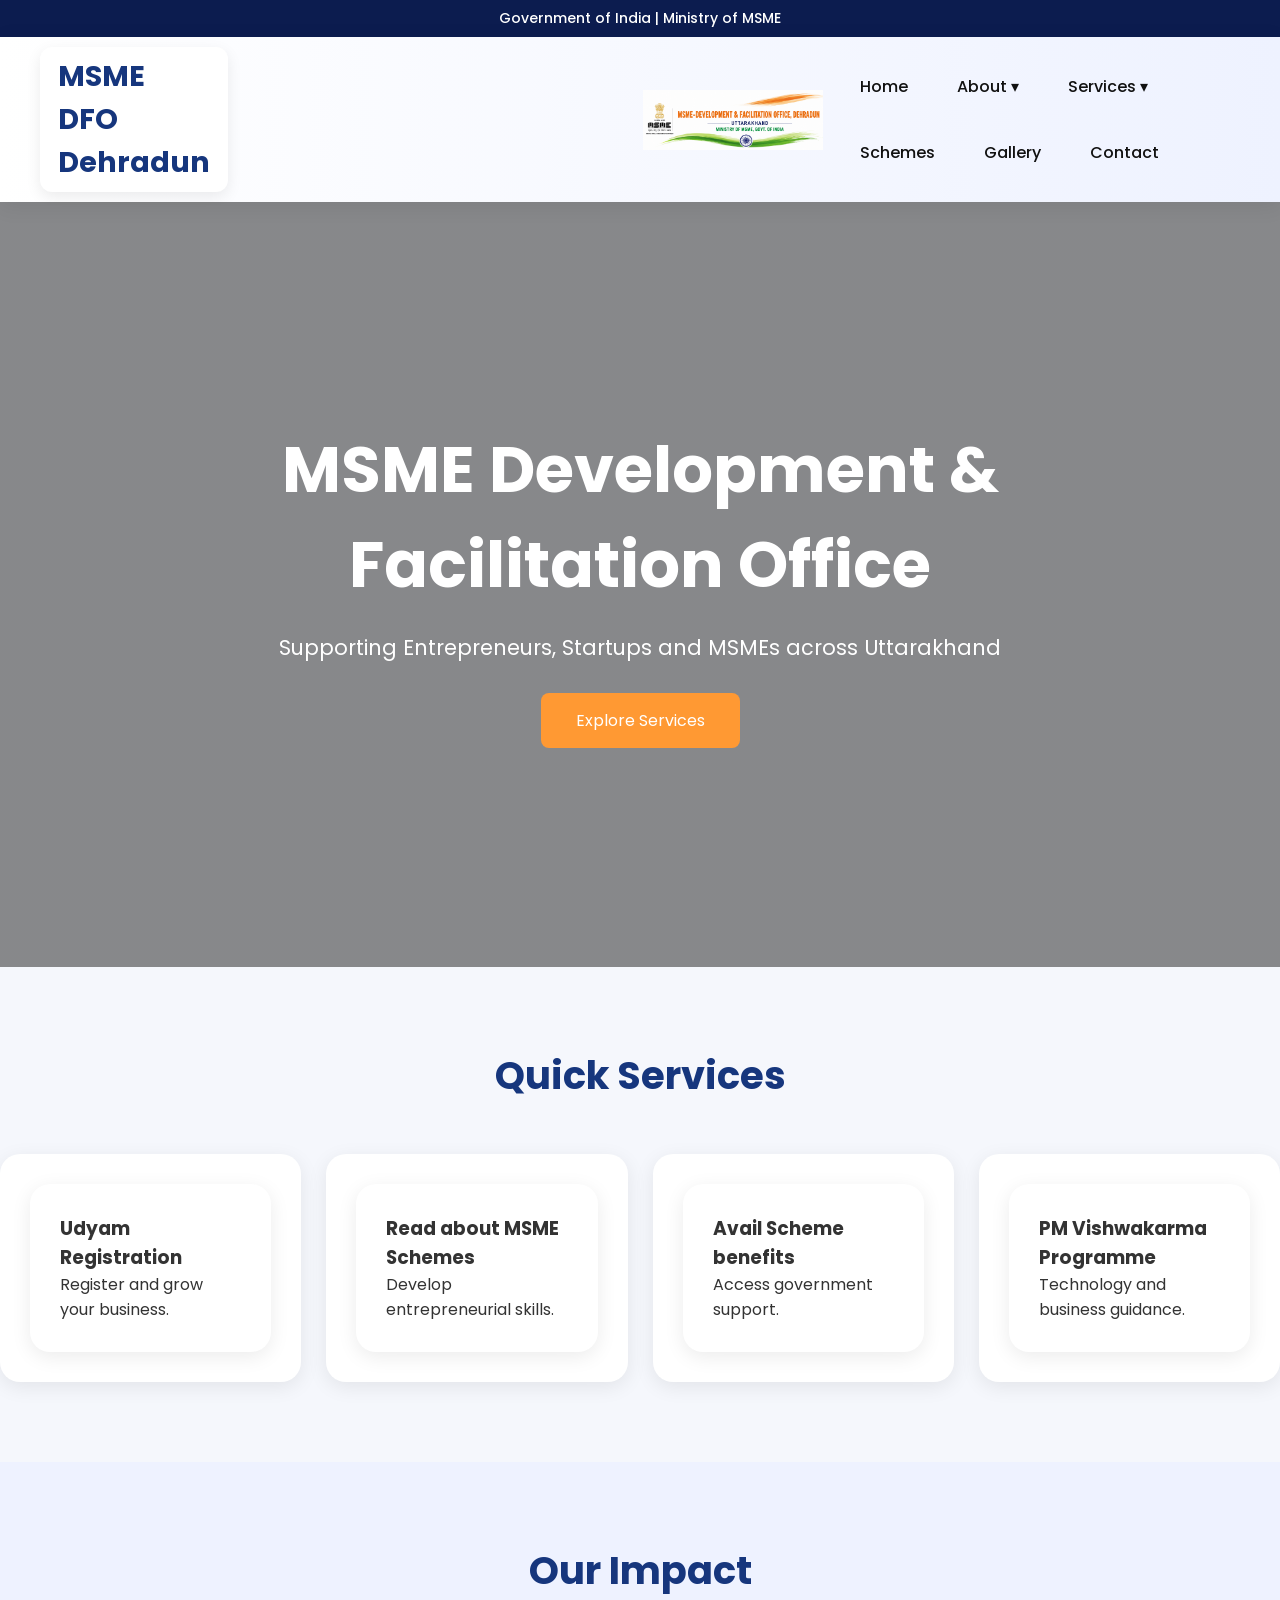
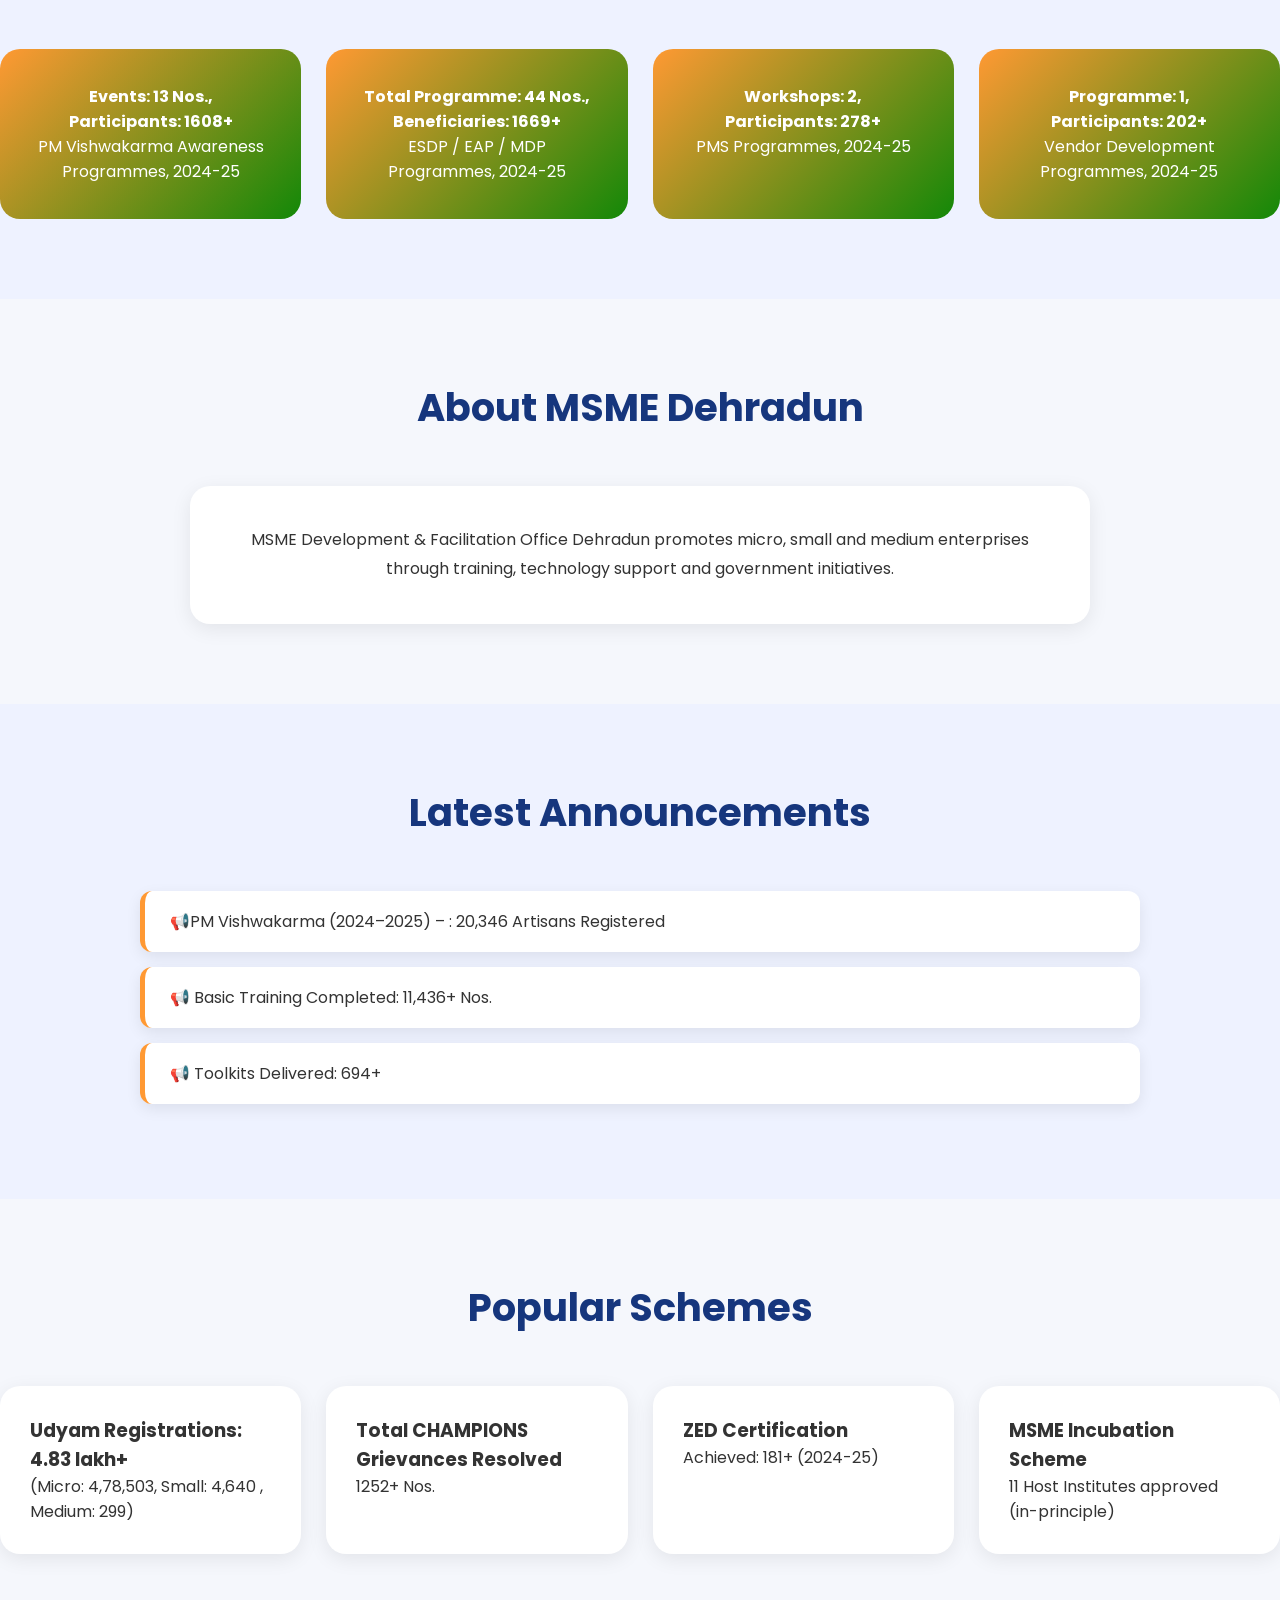
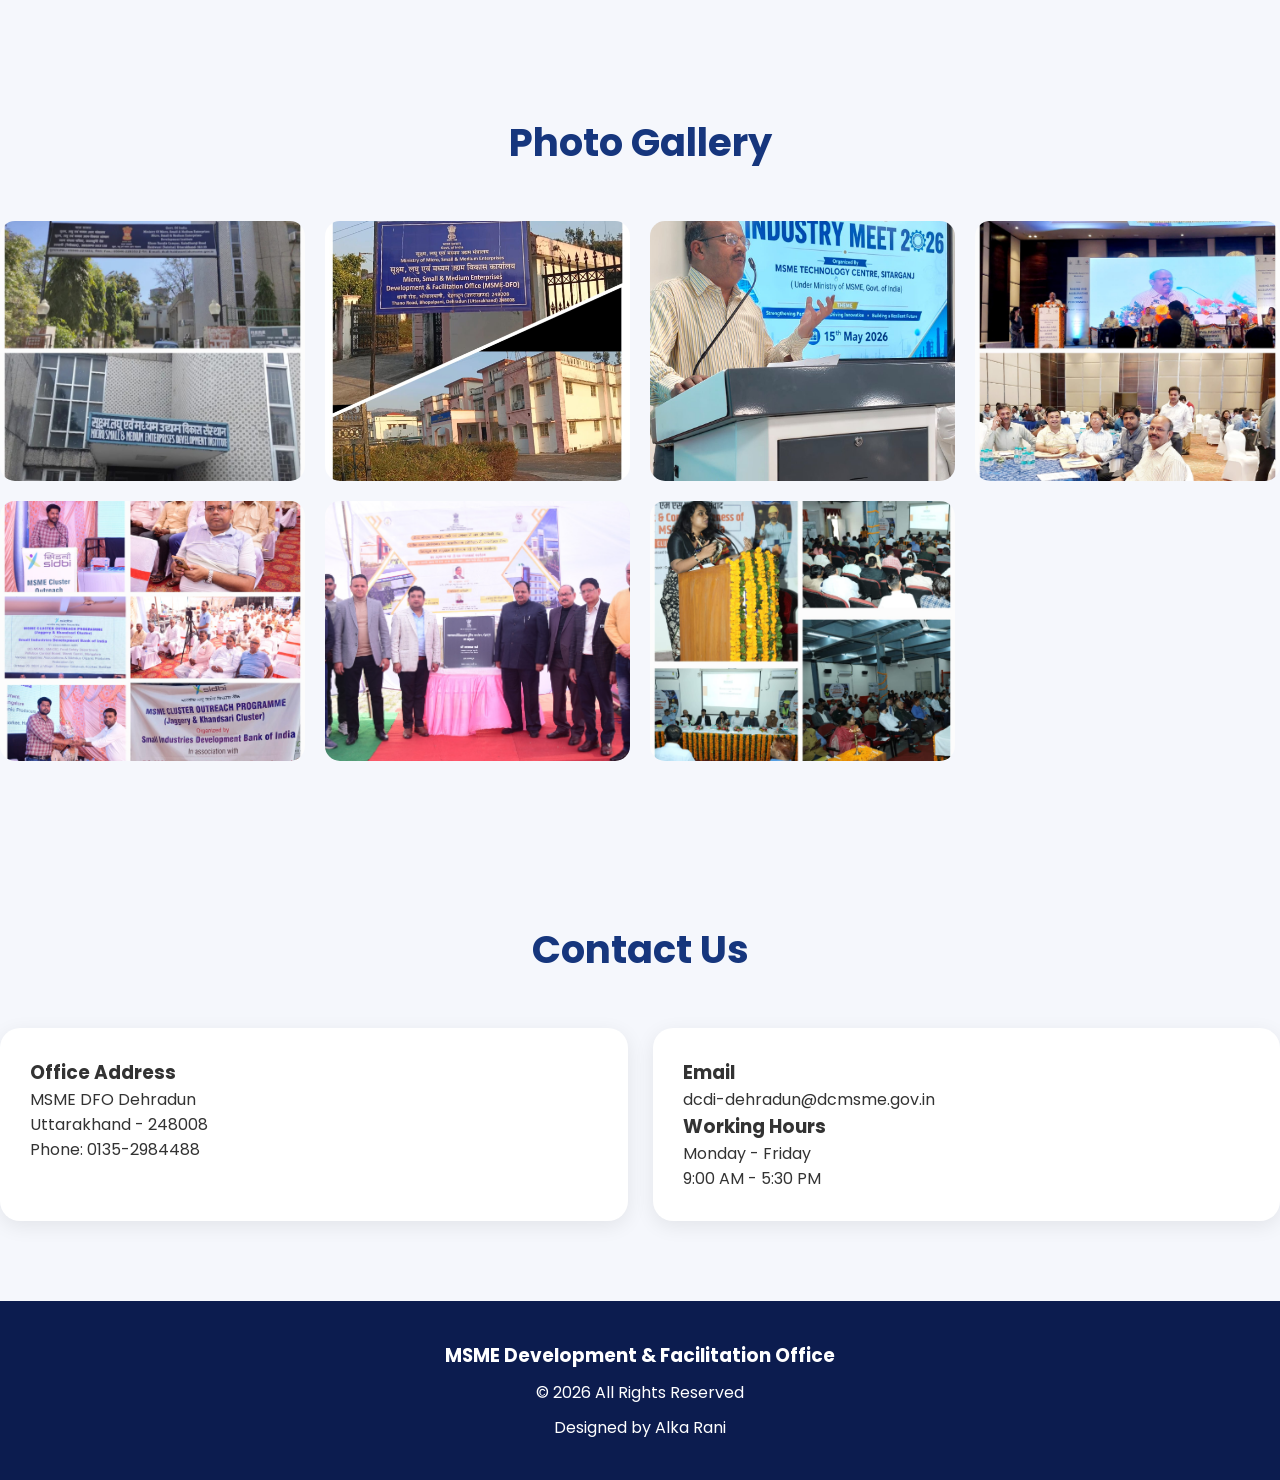
==== index.html @ 0d3b5fe4 "Add files via upload" ====
<!DOCTYPE html>
<html lang="en">
<head>
<meta charset="UTF-8">
<meta name="viewport" content="width=device-width, initial-scale=1.0">
<title>MSME Development & Facilitation Office - Dehradun</title>

<link rel="stylesheet" href="css/style.css">
<link rel="preconnect" href="https://fonts.googleapis.com">
<link href="https://fonts.googleapis.com/css2?family=Poppins:wght@300;400;500;600;700&display=swap" rel="stylesheet">
</head>

<body>

<div class="topbar">
Government of India | Ministry of MSME
</div>

<header>

<nav class="navbar">
    <div class="logo-area">

    <div class="logo-text">
        <h2>MSME DFO Dehradun</h2>
    </div>

    <img src="images/logo.png" alt="MSME Logo" class="logo"  

</div>


<ul class="nav-links">

<li><a href="#home">Home</a></li>

<li class="dropdown">

<a href="#">About ▾</a>

<ul class="dropdown-menu">
<li><a href="#about">About Office</a></li>
<li><a href="#contact">Contact</a></li>
</ul>

</li>

<li class="dropdown">

<a href="#">Services ▾</a>

<ul class="dropdown-menu">
<li><a href="#services">Udyam Registration</a></li>
<li><a href="#services">PMV Awareness Programme</a></li>
<li><a href="#services">MSME Schemes</a></li>
</ul>

</li>

<li><a href="#schemes">Schemes</a></li>
<li><a href="#gallery">Gallery</a></li>
<li><a href="#contact">Contact</a></li>

</ul>

</nav>

</header>

<section id="home" class="hero">

<div class="hero-content">

<h1>MSME Development & Facilitation Office</h1>

<p>
Supporting Entrepreneurs, Startups and MSMEs across Uttarakhand
</p>

<a href="#services" class="btn">
Explore Services
</a>

</div>

</section>

<section id="services" class="section">

<h2 class="section-title">Quick Services</h2>

<div class="services-grid">

  <a href="https://www.udyamregistration.gov.in/UdyamRegistration.aspx" class="card-link" target="_blank">
    <div class="card">
      <div class="card">
      <h3>Udyam Registration</h3>
      <p>Register and grow your business.</p>
    </div>
    </div>
  </a>

  <a href="https://www.dcmsme.gov.in/SAMACHAR/MSMESchemebooklet2025-26.pdf" class="card-link">
    <div class="card">
      <div class="card">
        <h3>Read about MSME Schemes</h3>
        <p>Develop entrepreneurial skills.</p>
      </div>
    </div>
  </a>

  <a href="pages/Allschemes.html" class="card-link">
    <div class="card">
      <div class="card">
      <h3>Avail Scheme benefits</h3>
      <p>Access government support.</p>
    </div>
    </div>
  </a>

  <a href="https://pmvishwakarma.gov.in/" class="card-link" target="_blank">
    <div class="card">
      <div class="card">
      <h3>PM Vishwakarma Programme</h3>
      <p>Technology and business guidance.</p>
    </div>
    </div>
  </a>

</div>

</div>

</section>

<section id="stats" class="section stats">

<h2 class="section-title">Our Impact</h2>

<div class="stats-grid">

<div class="stat-card">
<h4>Events: 13 Nos., Participants: 1608+ </h4>
<p>PM Vishwakarma Awareness Programmes, 2024-25</p>
</div>

<div class="stat-card">
<h4>Total Programme: 44 Nos., Beneficiaries: 1669+
</h4>
<p>ESDP / EAP / MDP Programmes, 2024-25</p>
</div>

<div class="stat-card">
<h4>Workshops: 2, Participants: 278+</h4>
<p>PMS Programmes, 2024-25</p>
</div>

<div class="stat-card">
<h4>Programme: 1, Participants: 202+</h4>
<p>Vendor Development Programmes, 2024-25</p>
</div>

</div>

</section>

<section id="about" class="section">
 <a href="pages/udyam.html" class="card-link">
<h2 class="section-title">About MSME Dehradun </h2>

<div class="about-box">

<p>
MSME Development & Facilitation Office Dehradun promotes
micro, small and medium enterprises through training,
technology support and government initiatives.
</p>

</div>
</a>
</section>

<section class="section announcements">

<h2 class="section-title">Latest Announcements</h2>

<div class="notice-card">
📢PM Vishwakarma (2024–2025) – : 20,346 Artisans Registered


</div>

<div class="notice-card">
📢 Basic Training Completed: 11,436+ Nos.

</div>

<div class="notice-card">
📢 Toolkits Delivered: 694+


</div>

</section>

<section id="schemes" class="section">

<h2 class="section-title">Popular Schemes</h2>

<div class="services-grid">

<div class="card">
<h3>Udyam Registrations: 4.83 lakh+ </h3>
<p>(Micro: 4,78,503,
Small: 4,640 ,
Medium: 299)</p>
</div>

<div class="card">
<h3>Total CHAMPIONS Grievances Resolved</h3>
<p> 1252+ Nos.</p>
</div>

<div class="card">
<h3>ZED Certification</h3>
<p>Achieved: 181+ (2024-25)</p>
</div>

<div class="card">
<h3>MSME Incubation Scheme</h3>
<p>11 Host Institutes approved (in-principle)
</p>
</div>

</div>

</section>

<section id="gallery" class="section">

<h2 class="section-title">Photo Gallery</h2>

<div class="gallery">

<img src="images/1.jpeg" alt="">
<img src="images/2.jpeg" alt="">
<img src="images/3.jpeg" alt="">
<img src="images/4.jpeg" alt="">
<img src="images/5.jpeg" alt="">
<img src="images/6.jpeg" alt="">
<img src="images/7.jpeg" alt="">


</div>

</section>

<section id="contact" class="section">

<h2 class="section-title">Contact Us</h2>

<div class="contact-grid">

<div class="card">

<h3>Office Address</h3>

<p>MSME DFO Dehradun</p>
<p>Uttarakhand - 248008</p>
<p>Phone: 0135-2984488</p>

</div>

<div class="card">
    

<h3>Email</h3>

<p>dcdi-dehradun@dcmsme.gov.in</p>

<h3>Working Hours</h3>

<p>Monday - Friday</p>
<p>9:00 AM - 5:30 PM</p>

</div>

</div>

</section>

<footer>

<h3>MSME Development & Facilitation Office</h3>

<p>© 2026 All Rights Reserved</p>

<p>Designed by Alka Rani</p>

</footer>

</body>
</html>
---- css/style.css ----
/* =========================
   GLOBAL
========================= */
body{
    background:red;
}

*{
    margin:0;
    padding:0;
    box-sizing:border-box;
    font-family:'Poppins',sans-serif;
}

html{
    scroll-behavior:smooth;
}

body{
    background:#f5f7fc;
    color:#333;
    overflow-x:hidden;
}

img{
    max-width:100%;
    display:block;
}

a{
    text-decoration:none;
}

ul{
    list-style:none;
}

.container{
    width:90%;
    max-width:1400px;
    margin:auto;
}

/* =========================
   TOP HEADER
========================= */

.top-header{
    background:#f4f4f4;
    border-bottom:1px solid #ddd;
}

.top-header .container{
    display:flex;
    justify-content:space-between;
    align-items:center;
    padding:10px 0;
}

.govt-info{
    display:flex;
    align-items:center;
    gap:15px;
}

.govt-logo{
    height:70px;
}

.govt-text h3{
    font-size:18px;
    color:#222;
}

.govt-text p{
    font-size:13px;
    color:#666;
}

.top-links{
    display:flex;
    gap:20px;
}

.top-links a{
    color:#444;
    font-size:14px;
}
/* =========================
   TOP BAR
========================= */

.topbar{
    background:#0c1c4f;
    color:#fff;
    text-align:center;
    padding:8px 15px;
    font-size:14px;
    font-weight:500;
}

/* =========================
   LOGO AREA
========================= */
/* Logo Area */


.logo{
    width:450px;
    height:140px;
    object-fit:contain;

    animation:logoMove 4s ease-in-out infinite;
}

@media(max-width:992px){
    .logo{
        width:220px;
    }
}

@media(max-width:768px){
    .logo{
        width:180px;
    }
}

@media(max-width:480px){
    .logo{
        width:140px;
    }
}
.logo-area{
    display:flex;
    align-items:center;
    gap:15px;
    padding:10px 20px;
}

/* Logo Text */
.logo-text h2{
    font-size:1.5rem;
    color:#16367d;
    font-weight:700;

    margin-right:400px;

}

/* Logo */
/* =========================
   LOGO AREA
========================= */
/* =========================
   NAVBAR
========================= */

.navbar{
    display:flex;
    justify-content:space-between;
    align-items:center;
    padding:10px 25px;

    background:linear-gradient(
        90deg,
        #ffffff,
        #eef2ff
    );

    box-shadow:0 4px 15px rgba(0,0,0,.08);

    flex-wrap:wrap;
}

/* =========================
   LOGO AREA
========================= */

.logo-area{
    display:flex;
    align-items:center;
    gap:15px;
}

/* Logo Text */

.logo-text h2{
    font-size:1.8rem;
    font-weight:700;

    color:#16367d;

    padding:8px 18px;

    border-radius:12px;

    background:white;

    box-shadow:
        0 5px 15px rgba(0,0,0,.08);

    transition:.4s;
}

.logo-text h2:hover{
    transform:translateY(-3px);

    color:#ff9933;

    box-shadow:
        0 12px 25px rgba(0,0,0,.15);
}

/* Logo */

.logo{
    width:180px;
    height:auto;

    object-fit:contain;

    transition:.4s;

    animation:logoMove 4s ease-in-out infinite;
}

.logo:hover{
    transform:scale(1.08);
}

/* Animation */

@keyframes logoMove{

    0%{
        transform:translateX(0);
    }

    25%{
        transform:translateX(-8px);
    }

    50%{
        transform:translateX(0);
    }

    75%{
        transform:translateX(8px);
    }

    100%{
        transform:translateX(0);
    }
}

/* =========================
   NAV LINKS
========================= */

.nav-links{
    display:flex;
    align-items:center;
    gap:5px;
    flex-wrap:wrap;
}

.nav-links li{
    position:relative;
}

.nav-links li a{
    display:block;

    padding:14px 18px;

    color:#111;

    font-weight:500;

    transition:.3s;
}

.nav-links li:hover>a{
    background:#2348b8;
    color:white;
    border-radius:8px;
}


/* Tablet */
@media(max-width:992px){
    .logo{
        height:90px;
    }
}

/* Mobile */
@media(max-width:768px){
    .logo{
        height:70px;
    }
}

.logo:hover{
    transform:scale(2.2);
}

@keyframes logoMove{
    0%{transform:translateX(0);}
    25%{transform:translateX(-10px);}
    50%{transform:translateX(0);}
    75%{transform:translateX(10px);}
    100%{transform:translateX(0);}
}
/* =========================
   NAVBAR
========================= */

header{
    position:sticky;
    top:0;
    z-index:9999;
}

.navbar{
    background:linear-gradient(
        90deg,
        #ffffff,
        #eef2ff
    );

    box-shadow:0 4px 20px rgba(0,0,0,.08);
    display:flex;
    justify-content:space-between;
    align-items:center;
    padding:0 20px;
}

.navbar .container{
    display:flex;
    justify-content:space-between;
    align-items:center;
}

.nav-links{
    display:flex;
    align-items:center;
}

.nav-links li{
    position:relative;
}

.nav-links li a{
    display:block;
    padding:18px 22px;
    color:#111;
    font-weight:500;
    transition:.3s;
}

.nav-links li:hover>a{
    background:#2348b8;
    color:#fff;
}

/* =========================
   DROPDOWN
========================= */

.dropdown-menu{
    position:absolute;
    left:0;
    top:100%;

    min-width:250px;

    background:white;

    display:none;

    border-radius:10px;

    overflow:hidden;

    box-shadow:0 15px 35px rgba(0,0,0,.15);

    animation:dropdown .3s ease;
}

.dropdown-menu li a{
    padding:14px 18px;
    color:#333;
    border-bottom:1px solid #eee;
}

.dropdown-menu li a:hover{
    background:#eef2ff;
    color:#2348b8;
}

.dropdown:hover .dropdown-menu{
    display:block;
}

@keyframes dropdown{
    from{
        opacity:0;
        transform:translateY(10px);
    }

    to{
        opacity:1;
        transform:translateY(0);
    }
}

/* =========================
   HERO
========================= */

.hero{
    min-height:85vh;

    background:
    linear-gradient(
    rgba(0,0,0,.45),
    rgba(0,0,0,.45)
    ),
    url('../image/hero.jpg');

    background-size:cover;
    background-position:center;

    display:flex;
    justify-content:center;
    align-items:center;
    text-align:center;

    color:white;
}

.hero-content{
    max-width:900px;
    animation:fadeUp 1s ease;
}

.hero h1{
    font-size:4rem;
    margin-bottom:20px;
}

.hero p{
    font-size:1.3rem;
    margin-bottom:30px;
}

.btn{
    background:#ff9933;
    color:white;
    padding:15px 35px;
    border-radius:8px;
    display:inline-block;
    transition:.3s;
}

.btn:hover{
    transform:translateY(-5px);
}

/* =========================
   QUICK ACCESS
========================= */

.quick-links{
    padding:60px 0;
}

.quick-grid{
    display:grid;
    grid-template-columns:
    repeat(auto-fit,minmax(220px,1fr));

    gap:20px;
}

.quick-card{
    color:white;
    text-align:center;
    padding:40px 20px;

    border-radius:20px;

    transition:.4s;

    cursor:pointer;
}

.quick-card:nth-child(1){
    background:#2397d1;
}

.quick-card:nth-child(2){
    background:#c6b614;
}

.quick-card:nth-child(3){
    background:#d65400;
}

.quick-card:nth-child(4){
    background:#003f7f;
}

.quick-card:nth-child(5){
    background:#27a5dd;
}

.quick-card:hover{
    transform:translateY(-10px);
    box-shadow:0 20px 30px rgba(0,0,0,.15);
}

/* =========================
   SECTION TITLE
========================= */

.section{
    padding:80px 0;
}

.section-title{
    font-size:2.4rem;
    text-align:center;
    margin-bottom:50px;
    color:#16367d;
}

/* =========================
   NOTICE BOARD
========================= */

.notice-section{
    background:#eef0ff;
}

.notice-wrapper{
    display:grid;
    grid-template-columns:2fr 1.3fr;
    gap:30px;
}

.notice-box{
    background:white;

    border-radius:15px;

    padding:25px;

    box-shadow:0 5px 20px rgba(0,0,0,.08);
}

.notice-box h3{
    margin-bottom:20px;
}

.notice-item{
    padding:15px 0;
    border-bottom:1px solid #ddd;
}

.notice-item:last-child{
    border-bottom:none;
}

/* =========================
   SERVICES
========================= */

.services-grid{
    display:grid;

    grid-template-columns:
    repeat(auto-fit,minmax(280px,1fr));

    gap:25px;
}

.card{
    background:white;
    padding:30px;
    border-radius:20px;

    box-shadow:0 5px 20px rgba(0,0,0,.08);

    transition:.4s;
}

.card:hover{
    transform:translateY(-10px);
}
/* =========================
   CARD LINKS
========================= */

.card-link{
    display:block;
    color:inherit;
}

.card-link:hover{
    color:inherit;
}

/* =========================
   ABOUT SECTION
========================= */

.about-box{
    max-width:900px;
    margin:auto;
    background:white;
    padding:40px;
    border-radius:20px;
    box-shadow:0 5px 20px rgba(0,0,0,.08);
    text-align:center;
    line-height:1.8;
}

/* =========================
   ANNOUNCEMENTS
========================= */

.announcements{
    background:#eef2ff;
}

.notice-card{
    max-width:1000px;
    margin:15px auto;
    background:white;
    padding:18px 25px;
    border-left:5px solid #ff9933;
    border-radius:12px;
    box-shadow:0 5px 15px rgba(0,0,0,.08);
    transition:.3s;
}

.notice-card:hover{
    transform:translateX(8px);
}
/* =========================
   STATS
========================= */

.stats{
    background:#eef2ff;
}

.stats-grid{
    display:grid;

    grid-template-columns:
    repeat(auto-fit,minmax(220px,1fr));

    gap:25px;
}

.stat-card{
    background:linear-gradient(
    135deg,
    #ff9933,
    #138808
    );

    color:white;

    text-align:center;

    padding:35px;

    border-radius:20px;
}

.stat-card h2{
    font-size:3rem;
}

/* =========================
   GALLERY
========================= */

.gallery{
    display:grid;

    grid-template-columns:
    repeat(auto-fit,minmax(300px,1fr));

    gap:20px;
}

.gallery img{
    width:100%;
    height:260px;

    object-fit:cover;

    border-radius:15px;

    transition:.5s;
}

.gallery img:hover{
    transform:scale(1.05);
}

/* =========================
   SOCIAL MEDIA
========================= */

.social-section{
    background:#dfe6ff;
}

.social-grid{
    display:grid;

    grid-template-columns:
    repeat(auto-fit,minmax(280px,1fr));

    gap:25px;
}

.social-card{
    background:white;

    border-radius:15px;

    overflow:hidden;

    height:400px;

    box-shadow:0 5px 20px rgba(0,0,0,.08);
}

/* =========================
   CONTACT
========================= */

.contact-grid{
    display:grid;

    grid-template-columns:
    repeat(auto-fit,minmax(300px,1fr));

    gap:25px;
}

/* =========================
   FOOTER
========================= */

footer{
    background:#0c1c4f;
    color:white;
    text-align:center;
    padding:40px 20px;
}

footer p{
    margin-top:10px;
}

/* =========================
   ANIMATION
========================= */

@keyframes fadeUp{

    from{
        opacity:0;
        transform:translateY(40px);
    }

    to{
        opacity:1;
        transform:translateY(0);
    }

}

.card,
.notice-box,
.stat-card,
.gallery img{
    animation:fadeUp .8s ease;
}

/* =========================
   TABLET
========================= */

@media(max-width:992px){

    .hero h1{
        font-size:3rem;
    }

    .notice-wrapper{
        grid-template-columns:1fr;
    }

    .navbar .container{
        flex-direction:column;
    }

}

/* =========================
   MOBILE
========================= */
/* =========================
   RESPONSIVE
========================= */

/* Tablet */

@media (max-width:992px){

    .navbar{
        flex-direction:column;
        gap:15px;
    }

    .logo{
        width:140px;
    }

    .logo-text h2{
        font-size:1.5rem;
    }

    .hero h1{
        font-size:3rem;
    }
}

/* Mobile */

@media (max-width:768px){

    .navbar{
        padding:15px;
    }

    .logo-area{
        flex-direction:column;
        text-align:center;
    }

    .logo{
        width:120px;
    }

    .logo-text h2{
        font-size:1.3rem;
        padding:6px 12px;
    }

    .nav-links{
        width:100%;
        flex-direction:column;
    }

    .nav-links li{
        width:100%;
    }

    .nav-links li a{
        text-align:center;
        padding:12px;
    }

    .hero h1{
        font-size:2rem;
    }

    .hero p{
        font-size:1rem;
    }

    .section-title{
        font-size:1.8rem;
    }

    .gallery{
        grid-template-columns:1fr;
    }

    .services-grid,
    .stats-grid,
    .contact-grid{
        grid-template-columns:1fr;
    }
}

/* Small Mobile */

@media (max-width:480px){

    .logo{
        width:100px;
    }

    .logo-text h2{
        font-size:1.1rem;
    }

    .hero h1{
        font-size:1.6rem;
    }

    .btn{
        width:100%;
        text-align:center;
    }
}
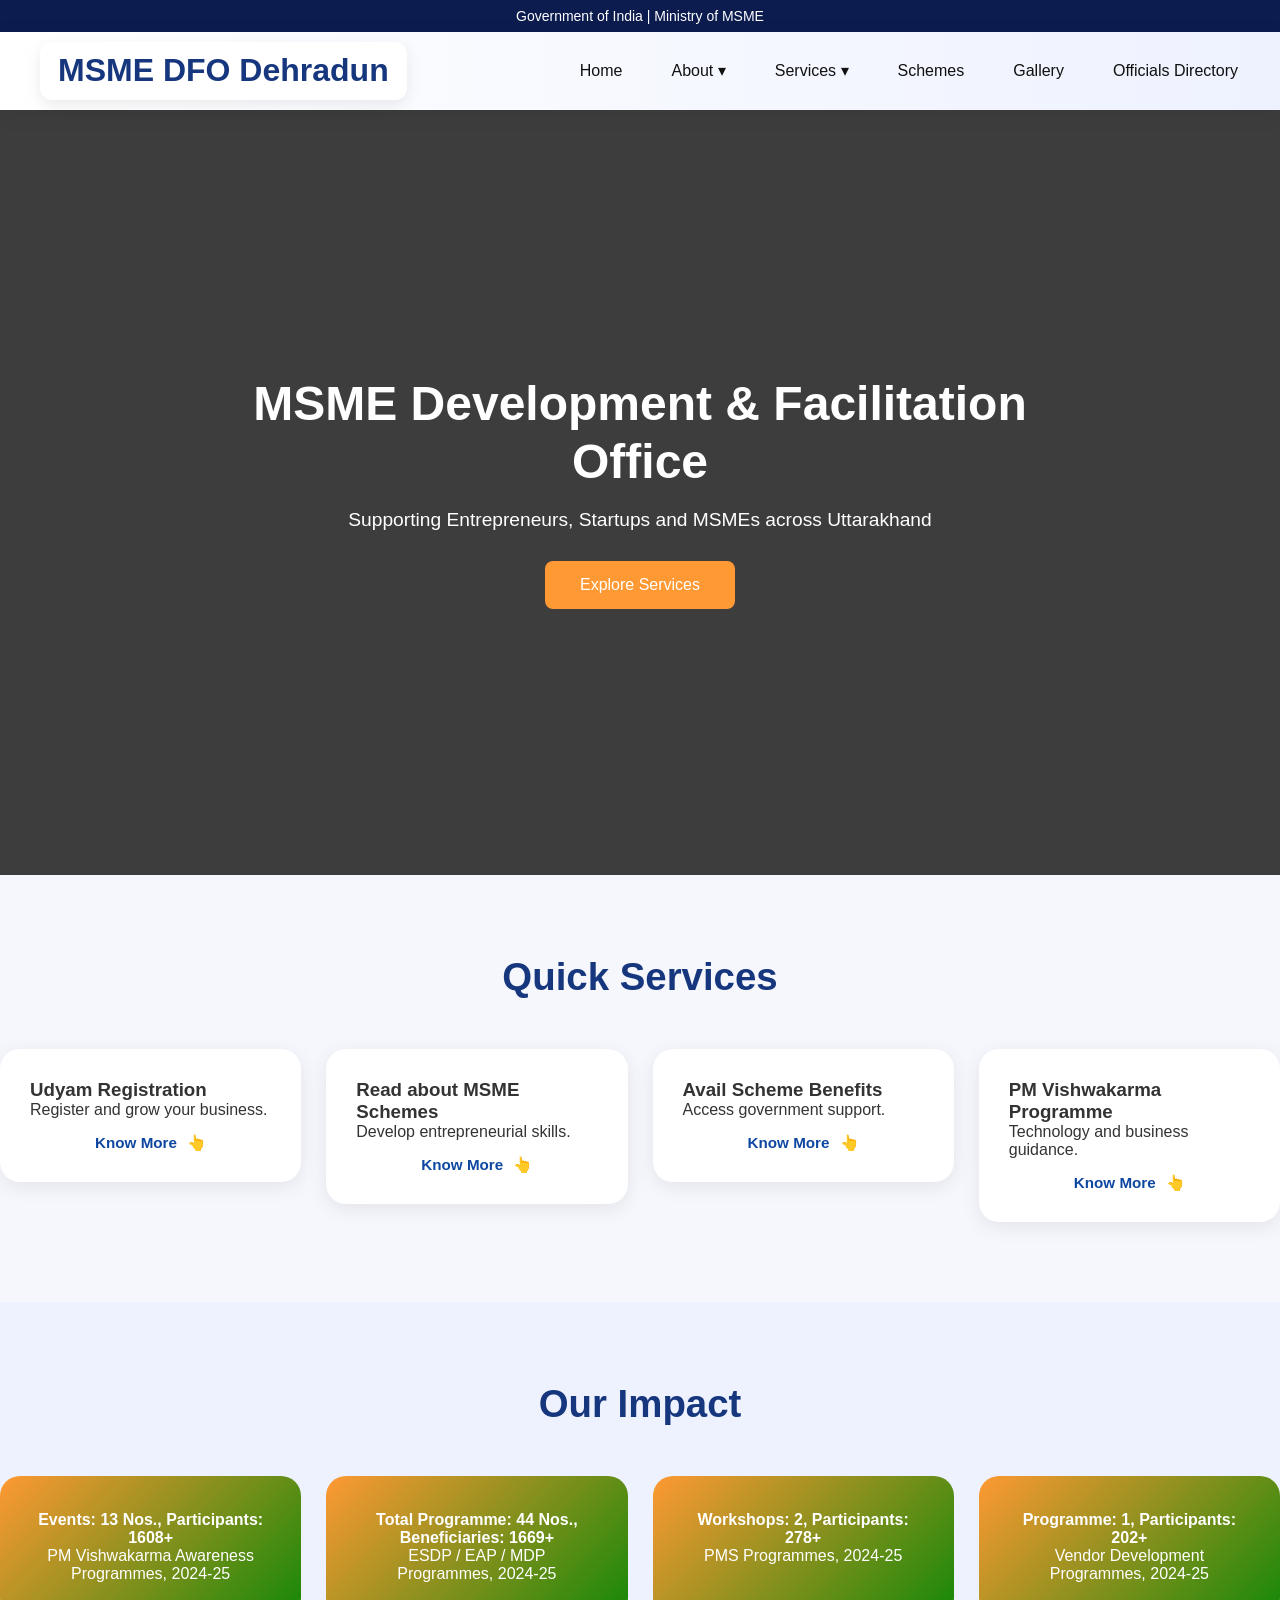
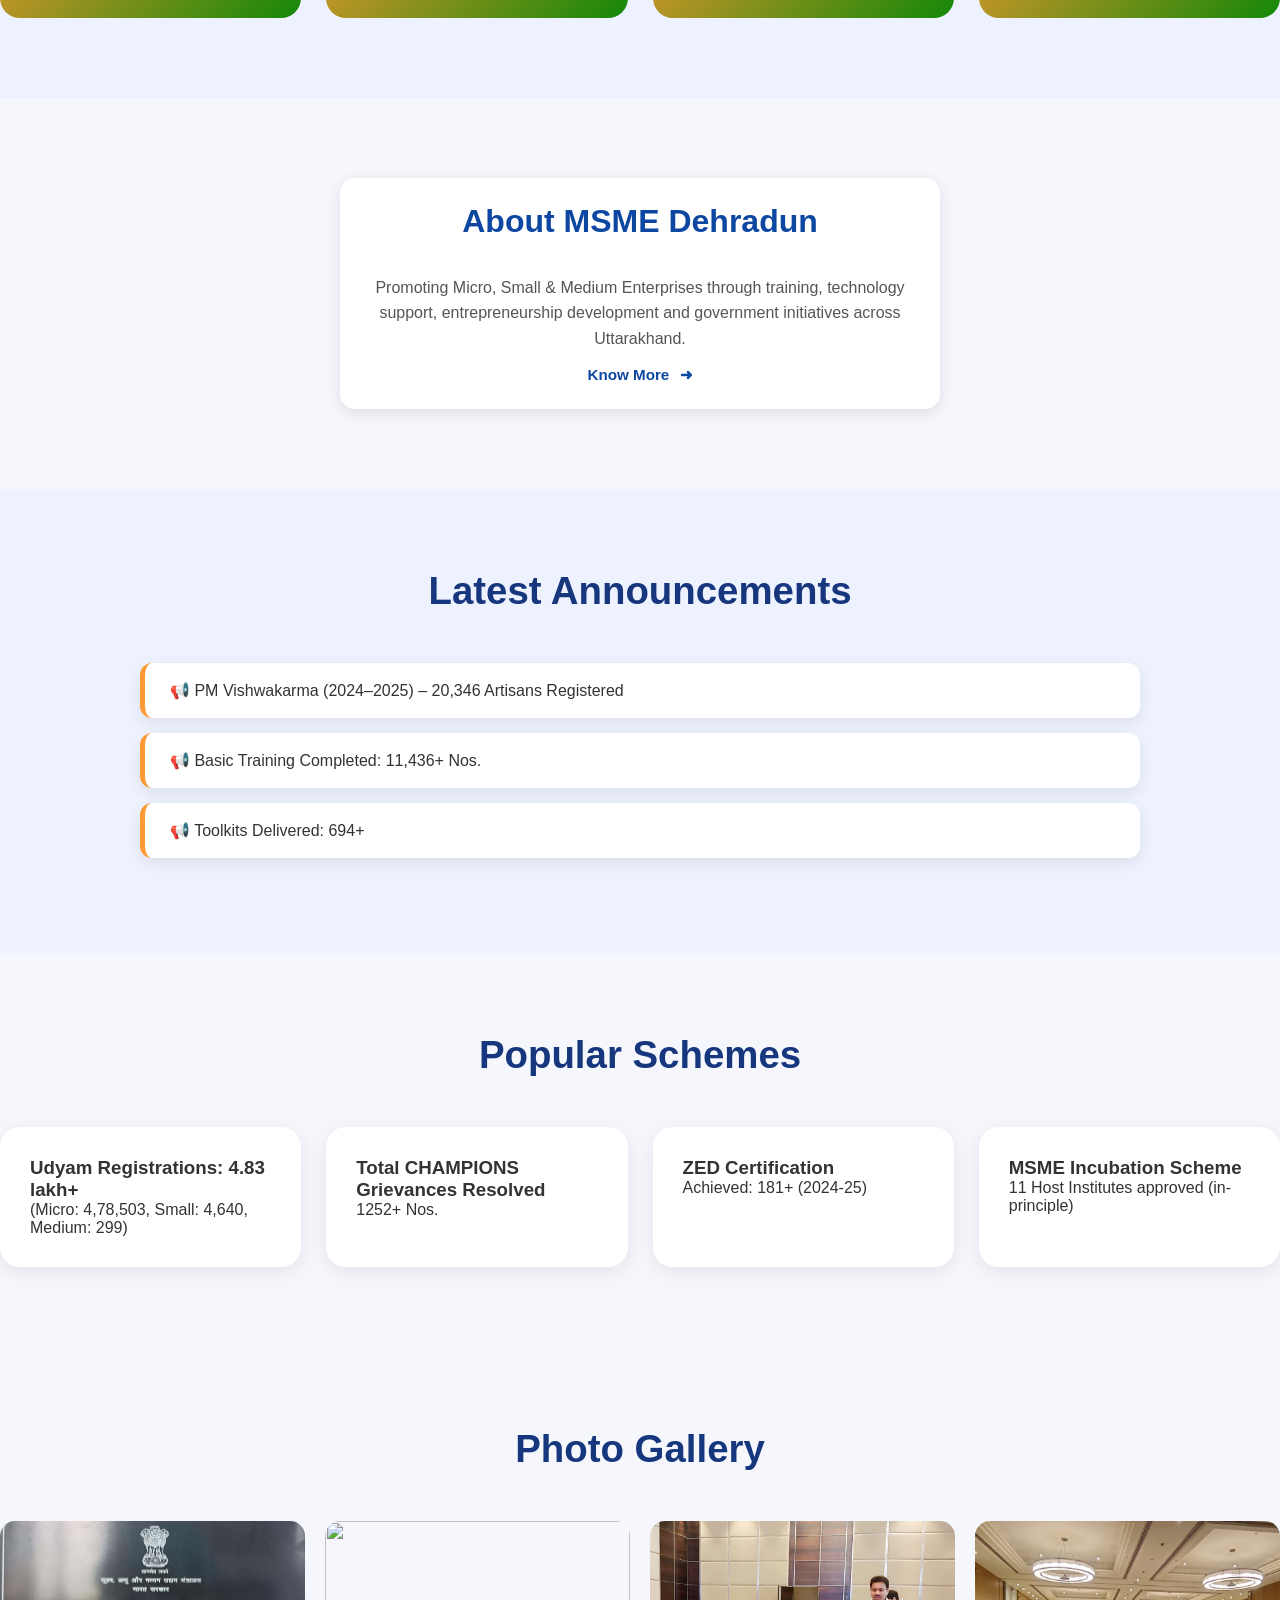
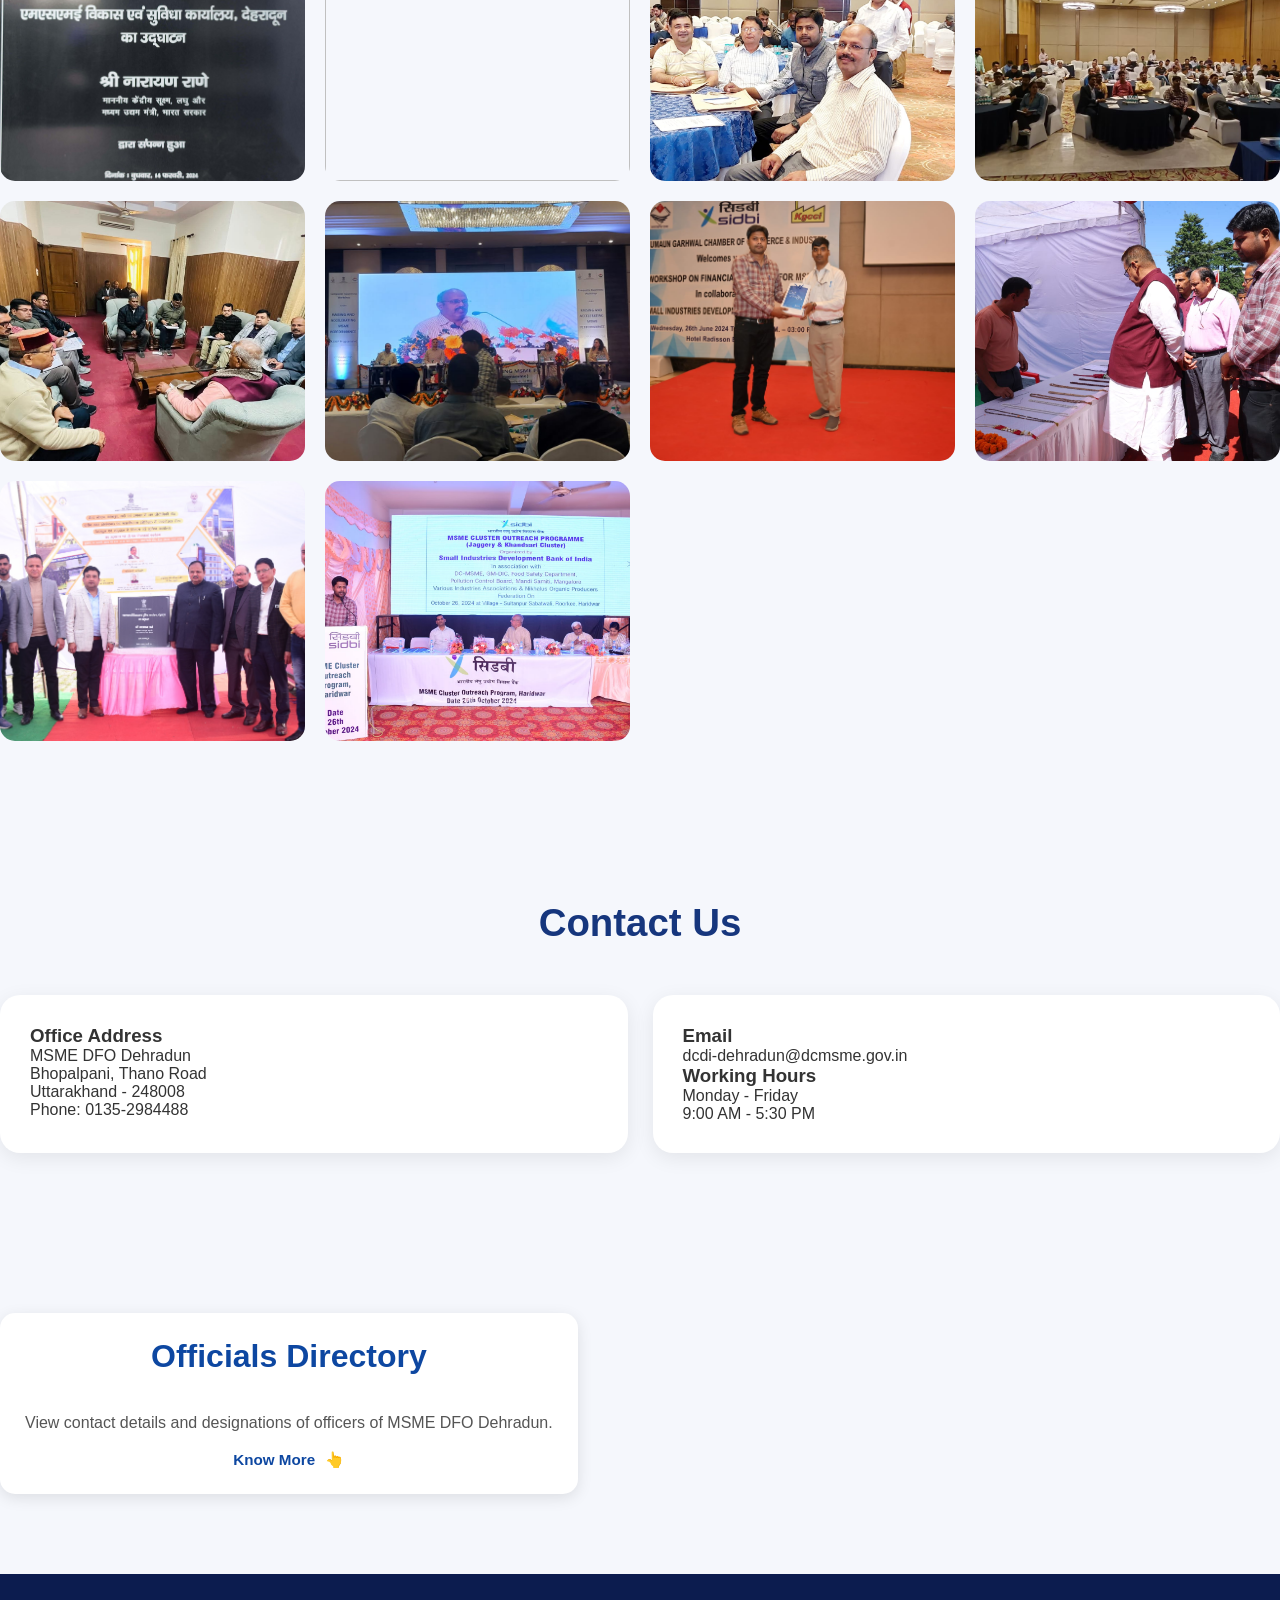
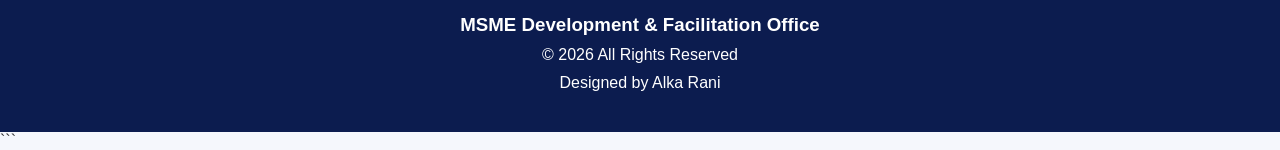
==== commit 389c3ae6: "Add files via upload" ====
--- a/index.html
+++ b/index.html
@@ -2,304 +2,347 @@
 <!DOCTYPE html>
 <html lang="en">
 <head>
-<meta charset="UTF-8">
-<meta name="viewport" content="width=device-width, initial-scale=1.0">
-<title>MSME Development & Facilitation Office - Dehradun</title>
-
-<link rel="stylesheet" href="css/style.css">
-<link rel="preconnect" href="https://fonts.googleapis.com">
-<link href="https://fonts.googleapis.com/css2?family=Poppins:wght@300;400;500;600;700&display=swap" rel="stylesheet">
+    <meta charset="UTF-8">
+    <meta name="viewport" content="width=device-width, initial-scale=1.0">
+    <title>MSME Development & Facilitation Office - Dehradun</title>
+    <link rel="stylesheet" href="css/style.css">
+
 </head>
 
 <body>
 
-<div class="topbar">
-Government of India | Ministry of MSME
-</div>
-
-<header>
-
-<nav class="navbar">
-    <div class="logo-area">
-
-    <div class="logo-text">
-        <h2>MSME DFO Dehradun</h2>
+    <div class="topbar">
+        Government of India | Ministry of MSME
     </div>
 
-    <img src="images/logo.png" alt="MSME Logo" class="logo"  
-
-</div>
-
-
-<ul class="nav-links">
-
-<li><a href="#home">Home</a></li>
-
-<li class="dropdown">
-
-<a href="#">About ▾</a>
-
-<ul class="dropdown-menu">
-<li><a href="#about">About Office</a></li>
-<li><a href="#contact">Contact</a></li>
-</ul>
-
-</li>
-
-<li class="dropdown">
-
-<a href="#">Services ▾</a>
-
-<ul class="dropdown-menu">
-<li><a href="#services">Udyam Registration</a></li>
-<li><a href="#services">PMV Awareness Programme</a></li>
-<li><a href="#services">MSME Schemes</a></li>
-</ul>
-
-</li>
-
-<li><a href="#schemes">Schemes</a></li>
-<li><a href="#gallery">Gallery</a></li>
-<li><a href="#contact">Contact</a></li>
-
-</ul>
-
-</nav>
-
-</header>
-
-<section id="home" class="hero">
-
-<div class="hero-content">
-
-<h1>MSME Development & Facilitation Office</h1>
-
-<p>
-Supporting Entrepreneurs, Startups and MSMEs across Uttarakhand
-</p>
-
-<a href="#services" class="btn">
-Explore Services
-</a>
-
-</div>
-
-</section>
-
-<section id="services" class="section">
-
-<h2 class="section-title">Quick Services</h2>
-
-<div class="services-grid">
-
-  <a href="https://www.udyamregistration.gov.in/UdyamRegistration.aspx" class="card-link" target="_blank">
-    <div class="card">
-      <div class="card">
-      <h3>Udyam Registration</h3>
-      <p>Register and grow your business.</p>
-    </div>
-    </div>
-  </a>
-
-  <a href="https://www.dcmsme.gov.in/SAMACHAR/MSMESchemebooklet2025-26.pdf" class="card-link">
-    <div class="card">
-      <div class="card">
-        <h3>Read about MSME Schemes</h3>
-        <p>Develop entrepreneurial skills.</p>
-      </div>
-    </div>
-  </a>
-
-  <a href="pages/Allschemes.html" class="card-link">
-    <div class="card">
-      <div class="card">
-      <h3>Avail Scheme benefits</h3>
-      <p>Access government support.</p>
-    </div>
-    </div>
-  </a>
-
-  <a href="https://pmvishwakarma.gov.in/" class="card-link" target="_blank">
-    <div class="card">
-      <div class="card">
-      <h3>PM Vishwakarma Programme</h3>
-      <p>Technology and business guidance.</p>
-    </div>
-    </div>
-  </a>
-
-</div>
-
-</div>
-
-</section>
-
-<section id="stats" class="section stats">
-
-<h2 class="section-title">Our Impact</h2>
-
-<div class="stats-grid">
-
-<div class="stat-card">
-<h4>Events: 13 Nos., Participants: 1608+ </h4>
-<p>PM Vishwakarma Awareness Programmes, 2024-25</p>
-</div>
-
-<div class="stat-card">
-<h4>Total Programme: 44 Nos., Beneficiaries: 1669+
-</h4>
-<p>ESDP / EAP / MDP Programmes, 2024-25</p>
-</div>
-
-<div class="stat-card">
-<h4>Workshops: 2, Participants: 278+</h4>
-<p>PMS Programmes, 2024-25</p>
-</div>
-
-<div class="stat-card">
-<h4>Programme: 1, Participants: 202+</h4>
-<p>Vendor Development Programmes, 2024-25</p>
-</div>
-
-</div>
-
-</section>
-
-<section id="about" class="section">
- <a href="pages/udyam.html" class="card-link">
-<h2 class="section-title">About MSME Dehradun </h2>
-
-<div class="about-box">
-
-<p>
-MSME Development & Facilitation Office Dehradun promotes
-micro, small and medium enterprises through training,
-technology support and government initiatives.
-</p>
-
-</div>
-</a>
-</section>
-
-<section class="section announcements">
-
-<h2 class="section-title">Latest Announcements</h2>
-
-<div class="notice-card">
-📢PM Vishwakarma (2024–2025) – : 20,346 Artisans Registered
-
-
-</div>
-
-<div class="notice-card">
-📢 Basic Training Completed: 11,436+ Nos.
-
-</div>
-
-<div class="notice-card">
-📢 Toolkits Delivered: 694+
-
-
-</div>
-
-</section>
-
-<section id="schemes" class="section">
-
-<h2 class="section-title">Popular Schemes</h2>
-
-<div class="services-grid">
-
-<div class="card">
-<h3>Udyam Registrations: 4.83 lakh+ </h3>
-<p>(Micro: 4,78,503,
-Small: 4,640 ,
-Medium: 299)</p>
-</div>
-
-<div class="card">
-<h3>Total CHAMPIONS Grievances Resolved</h3>
-<p> 1252+ Nos.</p>
-</div>
-
-<div class="card">
-<h3>ZED Certification</h3>
-<p>Achieved: 181+ (2024-25)</p>
-</div>
-
-<div class="card">
-<h3>MSME Incubation Scheme</h3>
-<p>11 Host Institutes approved (in-principle)
-</p>
-</div>
-
-</div>
-
-</section>
-
-<section id="gallery" class="section">
-
-<h2 class="section-title">Photo Gallery</h2>
-
-<div class="gallery">
-
-<img src="images/1.jpeg" alt="">
-<img src="images/2.jpeg" alt="">
-<img src="images/3.jpeg" alt="">
-<img src="images/4.jpeg" alt="">
-<img src="images/5.jpeg" alt="">
-<img src="images/6.jpeg" alt="">
-<img src="images/7.jpeg" alt="">
-
-
-</div>
-
-</section>
-
-<section id="contact" class="section">
-
-<h2 class="section-title">Contact Us</h2>
-
-<div class="contact-grid">
-
-<div class="card">
-
-<h3>Office Address</h3>
-
-<p>MSME DFO Dehradun</p>
-<p>Uttarakhand - 248008</p>
-<p>Phone: 0135-2984488</p>
-
-</div>
-
-<div class="card">
-    
-
-<h3>Email</h3>
-
-<p>dcdi-dehradun@dcmsme.gov.in</p>
-
-<h3>Working Hours</h3>
-
-<p>Monday - Friday</p>
-<p>9:00 AM - 5:30 PM</p>
-
-</div>
-
-</div>
-
-</section>
-
-<footer>
-
-<h3>MSME Development & Facilitation Office</h3>
-
-<p>© 2026 All Rights Reserved</p>
-
-<p>Designed by Alka Rani</p>
-
-</footer>
+    <header>
+        <nav class="navbar">
+
+            <div class="logo-area">
+                <div class="logo-text">
+                    <h2>MSME DFO Dehradun</h2>
+                </div>
+
+                <!-- <img src="images/logo.png" alt="MSME Logo" class="logo"> -->
+            </div>
+
+            <div class="menu-toggle" id="menu-toggle">
+                ☰
+            </div>
+
+            <ul class="nav-links" id="nav-links">
+
+                <li><a href="#home">Home</a></li>
+
+                <li class="dropdown">
+                    <a href="#">About ▾</a>
+
+                    <ul class="dropdown-menu">
+                        <li><a href="#aboutus">About Office</a></li>
+                        <li><a href="#contact">Contact</a></li>
+                    </ul>
+                </li>
+
+                <li class="dropdown">
+                    <a href="#">Services ▾</a>
+
+                    <ul class="dropdown-menu">
+                        <li><a href="#services">Udyam Registration</a></li>
+                        <li><a href="#services">PMV Awareness Programme</a></li>
+                        <li><a href="#services">MSME Schemes</a></li>
+                    </ul>
+                </li>
+
+                <li><a href="#schemes">Schemes</a></li>
+                <li><a href="#gallery">Gallery</a></li>
+                <li><a href="#directory">Officials Directory</a></li>
+
+            </ul>
+
+        </nav>
+    </header>
+
+    <section id="home" class="hero">
+
+        <div class="hero-overlay"></div>
+
+        <div class="hero-content">
+            <h1>MSME Development & Facilitation Office</h1>
+
+            <p>
+                Supporting Entrepreneurs, Startups and MSMEs across Uttarakhand
+            </p>
+
+            <a href="#services" class="btn">
+                Explore Services
+            </a>
+        </div>
+
+    </section>
+
+    <section id="services" class="section">
+
+        <h2 class="section-title">Quick Services</h2>
+
+        <div class="services-grid">
+
+            <a href="https://www.udyamregistration.gov.in/UdyamRegistration.aspx" class="card-link" target="_blank">
+                <div class="card">
+                    <h3>Udyam Registration</h3>
+                    <p>Register and grow your business.</p>
+
+                    <div class="read-more-indicator">
+                        Know More <span class="arrow">👆</span>
+                    </div>
+                </div>
+            </a>
+
+            <a href="https://www.dcmsme.gov.in/SAMACHAR/MSMESchemebooklet2025-26.pdf" class="card-link" target="_blank">
+                <div class="card">
+                    <h3>Read about MSME Schemes</h3>
+                    <p>Develop entrepreneurial skills.</p>
+
+                    <div class="read-more-indicator">
+                        Know More <span class="arrow">👆</span>
+                    </div>
+                </div>
+            </a>
+
+            <a href="pages/Allschemes.html" class="card-link">
+                <div class="card">
+                    <h3>Avail Scheme Benefits</h3>
+                    <p>Access government support.</p>
+
+                    <div class="read-more-indicator">
+                        Know More <span class="arrow">👆</span>
+                    </div>
+                </div>
+            </a>
+
+            <a href="https://pmvishwakarma.gov.in/" class="card-link" target="_blank">
+                <div class="card">
+                    <h3>PM Vishwakarma Programme</h3>
+                    <p>Technology and business guidance.</p>
+
+                    <div class="read-more-indicator">
+                        Know More <span class="arrow">👆</span>
+                    </div>
+                </div>
+            </a>
+
+        </div>
+
+    </section>
+
+    <section id="stats" class="section stats">
+
+        <h2 class="section-title">Our Impact</h2>
+
+        <div class="stats-grid">
+
+            <div class="stat-card">
+                <h4>Events: 13 Nos., Participants: 1608+</h4>
+                <p>PM Vishwakarma Awareness Programmes, 2024-25</p>
+            </div>
+
+            <div class="stat-card">
+                <h4>Total Programme: 44 Nos., Beneficiaries: 1669+</h4>
+                <p>ESDP / EAP / MDP Programmes, 2024-25</p>
+            </div>
+
+            <div class="stat-card">
+                <h4>Workshops: 2, Participants: 278+</h4>
+                <p>PMS Programmes, 2024-25</p>
+            </div>
+
+            <div class="stat-card">
+                <h4>Programme: 1, Participants: 202+</h4>
+                <p>Vendor Development Programmes, 2024-25</p>
+            </div>
+
+        </div>
+
+    </section>
+
+    <section id="aboutus" class="section">
+
+        <a href="pages/aboutus.html" class="card-link-aboutus">
+
+            <div class="about-card">
+
+                <h2 class="section-title">About MSME Dehradun</h2>
+
+                <p>
+                    Promoting Micro, Small & Medium Enterprises through
+                    training, technology support, entrepreneurship development
+                    and government initiatives across Uttarakhand.
+                </p>
+
+                <div class="read-more-indicator">
+                    Know More <span class="arrow">➜</span>
+                </div>
+
+            </div>
+
+        </a>
+
+    </section>
+
+    <section class="section announcements">
+
+        <h2 class="section-title">Latest Announcements</h2>
+
+        <div class="notice-card">
+            📢 PM Vishwakarma (2024–2025) – 20,346 Artisans Registered
+        </div>
+
+        <div class="notice-card">
+            📢 Basic Training Completed: 11,436+ Nos.
+        </div>
+
+        <div class="notice-card">
+            📢 Toolkits Delivered: 694+
+        </div>
+
+    </section>
+
+    <section id="schemes" class="section">
+
+        <h2 class="section-title">Popular Schemes</h2>
+
+        <div class="services-grid">
+
+            <div class="card">
+                <h3>Udyam Registrations: 4.83 lakh+</h3>
+                <p>
+                    (Micro: 4,78,503,
+                    Small: 4,640,
+                    Medium: 299)
+                </p>
+            </div>
+
+            <div class="card">
+                <h3>Total CHAMPIONS Grievances Resolved</h3>
+                <p>1252+ Nos.</p>
+            </div>
+
+            <div class="card">
+                <h3>ZED Certification</h3>
+                <p>Achieved: 181+ (2024-25)</p>
+            </div>
+
+            <div class="card">
+                <h3>MSME Incubation Scheme</h3>
+                <p>11 Host Institutes approved (in-principle)</p>
+            </div>
+
+        </div>
+
+    </section>
+
+    <section id="gallery" class="section">
+
+        <h2 class="section-title">Photo Gallery</h2>
+
+        <div class="gallery">
+
+            <img src="images/1.jpeg" alt="">
+            <img src="images/director.jpeg" alt="">
+            <img src="images/12.jpeg" alt="">
+            <img src="images/8.jpeg" alt="">
+            <img src="images/9.jpeg" alt="">
+            <img src="images/11.jpeg" alt="">
+            <img src="images/7.jpeg" alt="">
+            <img src="images/4.jpeg" alt="">
+            <img src="images/6.jpeg" alt="">
+            <img src="images/10.jpeg" alt="">
+
+        </div>
+
+    </section>
+
+    <section id="contact" class="section">
+
+        <h2 class="section-title">Contact Us</h2>
+
+        <div class="contact-grid">
+
+            <div class="card">
+
+                <h3>Office Address</h3>
+
+                <p>MSME DFO Dehradun</p>
+                <p>Bhopalpani, Thano Road</p>
+                <p>Uttarakhand - 248008</p>
+                <p>Phone: 0135-2984488</p>
+
+            </div>
+
+            <div class="card">
+
+                <h3>Email</h3>
+                <p>dcdi-dehradun@dcmsme.gov.in</p>
+
+                <h3>Working Hours</h3>
+                <p>Monday - Friday</p>
+                <p>9:00 AM - 5:30 PM</p>
+
+            </div>
+
+        </div>
+
+    </section>
+
+    <section id="directory" class="section">
+
+        <a href="pages/directory.html" class="card-link-aboutus">
+
+            <div class="about-card">
+
+                <h2 class="section-title">
+                    Officials Directory
+                </h2>
+
+                <p>
+                    View contact details and designations of officers
+                    of MSME DFO Dehradun.
+                </p>
+
+                <div class="read-more-indicator">
+                    Know More <span class="arrow">👆</span>
+                </div>
+
+            </div>
+
+        </a>
+
+    </section>
+
+    <footer>
+
+        <h3>MSME Development & Facilitation Office</h3>
+
+        <p>© 2026 All Rights Reserved</p>
+
+        <p>Designed by Alka Rani</p>
+
+    </footer>
+
+    <script>
+        const menuToggle = document.getElementById("menu-toggle");
+        const navLinks = document.getElementById("nav-links");
+
+        menuToggle.addEventListener("click", () => {
+            navLinks.classList.toggle("active");
+
+            if (navLinks.classList.contains("active")) {
+                menuToggle.innerHTML = "✕";
+            } else {
+                menuToggle.innerHTML = "☰";
+            }
+        });
+    </script>
 
 </body>
 </html>
-
+```
--- a/css/style.css
+++ b/css/style.css
@@ -1,9 +1,6 @@
 /* =========================
    GLOBAL
 ========================= */
-body{
-    background:red;
-}
 
 *{
     margin:0;
@@ -143,7 +140,7 @@
     color:#16367d;
     font-weight:700;
 
-    margin-right:400px;
+    margin:0;
 
 }
 
@@ -627,6 +624,10 @@
     line-height:1.8;
 }
 
+#aboutus {
+    display: flex;
+    justify-content: center;
+}
 /* =========================
    ANNOUNCEMENTS
 ========================= */
@@ -649,6 +650,299 @@
 .notice-card:hover{
     transform:translateX(8px);
 }
+
+
+.hero {
+    position: relative;
+    height: 100vh;
+    display: flex;
+    justify-content: center;
+    align-items: center;
+    text-align: center;
+    overflow: hidden;
+
+    background-size: cover;
+    background-position: center;
+    background-repeat: no-repeat;
+
+    animation: heroSlider 30s infinite;
+}
+
+.hero-overlay {
+    position: absolute;
+    inset: 0;
+    background: rgba(0, 0, 0, 0.55);
+}
+
+.hero-content {
+    position: relative;
+    z-index: 2;
+    color: #fff;
+    max-width: 800px;
+    padding: 20px;
+}
+
+.hero-content h1 {
+    font-size: 3rem;
+    margin-bottom: 15px;
+}
+
+.hero-content p {
+    font-size: 1.2rem;
+    margin-bottom: 25px;
+}
+
+/* =========================
+   HERO IMAGE SLIDER
+========================= */
+
+.hero{
+
+    animation: heroSlider 40s infinite;
+
+    background-size:cover;
+    background-position:center center;
+    background-repeat:no-repeat;
+
+    min-height:85vh;
+    width:100%;
+
+    transition:background-image 1s ease-in-out;
+}
+
+
+/* Slider Images */
+
+@keyframes heroSlider {
+
+    0% {
+        background-image:url('../images/1.jpeg');
+    }
+
+    10% {
+        background-image:url('../images/director.jpeg');
+    }
+
+    20% {
+        background-image:url('../images/12.jpeg');
+    }
+
+    30% {
+        background-image:url('../images/8.jpeg');
+    }
+
+    40% {
+        background-image:url('../images/9.jpeg');
+    }
+
+    50% {
+        background-image:url('../images/11.jpeg');
+    }
+
+    60% {
+        background-image:url('../images/7.jpeg');
+    }
+
+    70% {
+        background-image:url('../images/4.jpeg');
+    }
+
+    80% {
+        background-image:url('../images/6.jpeg');
+    }
+
+    100% {
+        background-image:url('../images/10.jpeg');
+    }
+}
+
+
+/* =========================
+   TABLET
+========================= */
+
+@media(max-width:992px){
+
+    .hero{
+
+        min-height:70vh;
+
+        background-size:cover;
+
+        background-position:center;
+    }
+
+}
+
+
+/* =========================
+   MOBILE
+========================= */
+
+@media(max-width:768px){
+
+    .hero{
+
+        min-height:55vh;
+
+        background-size:cover;
+
+        background-position:center top;
+    }
+
+}
+
+
+/* =========================
+   SMALL MOBILE
+========================= */
+
+@media(max-width:480px){
+
+    .hero{
+
+        min-height:50vh;
+
+        background-size:cover;
+
+        background-position:center top;
+    }
+
+}
+/* =========================
+   HERO SLIDER
+========================= */
+
+.hero{
+
+    animation: heroSlider 40s infinite;
+
+    background-size:cover;
+    background-position:center;
+    background-repeat:no-repeat;
+
+    height:85vh;
+    min-height:500px;
+
+    width:100%;
+}
+
+
+/* =========================
+   TABLET
+========================= */
+
+@media(max-width:992px){
+
+    .hero{
+
+        height:65vh;
+        min-height:400px;
+
+        background-position:center;
+    }
+
+}
+
+
+/* =========================
+   MOBILE
+========================= */
+
+@media(max-width:768px){
+
+    .hero{
+
+        height:45vh;
+        min-height:280px;
+
+        background-size:cover;
+        background-position:center;
+    }
+
+}
+
+
+/* =========================
+   SMALL MOBILE
+========================= */
+
+@media(max-width:480px){
+
+    .hero{
+
+        height:38vh;
+        min-height:230px;
+
+        background-position:center top;
+    }
+
+}
+.hero-content{
+    padding:10px;
+}
+
+@media(max-width:768px){
+    .hero-content{
+        transform:scale(.85);
+    }
+}
+/* =========================
+   HERO SLIDER SMALL SIZE
+========================= */
+
+.hero{
+
+    animation: heroSlider 40s infinite;
+
+    background-size:cover;
+    background-position:center;
+    background-repeat:no-repeat;
+
+    height:55vh;
+    min-height:350px;
+
+    width:100%;
+}
+
+
+/* Tablet */
+
+@media(max-width:992px){
+
+    .hero{
+
+        height:45vh;
+        min-height:280px;
+    }
+
+}
+
+
+/* Mobile */
+
+@media(max-width:768px){
+
+    .hero{
+
+        height:32vh;
+        min-height:200px;
+    }
+
+}
+
+
+/* Small Mobile */
+
+@media(max-width:480px){
+
+    .hero{
+
+        height:28vh;
+        min-height:160px;
+    }
+
+}
 /* =========================
    STATS
 ========================= */
@@ -742,7 +1036,131 @@
 
     box-shadow:0 5px 20px rgba(0,0,0,.08);
 }
-
+/* About Section Clickable Title */
+
+.card-link-aboutus{
+    text-decoration: none;
+    display: inline-block;
+}
+
+.card-link-aboutus .section-title{
+    display: inline-block;
+    position: relative;
+    color: #0d47a1;
+    font-size: 2rem;
+    font-weight: 700;
+    cursor: pointer;
+    transition: all 0.3s ease;
+    margin-bottom: 20px;
+}
+
+/* Animated Underline */
+.card-link-aboutus .section-title::after{
+    content: "";
+    position: absolute;
+    left: 0;
+    bottom: -6px;
+    width: 0;
+    height: 4px;
+    border-radius: 5px;
+    background: linear-gradient(to right, #FF9933, #FFFFFF, #138808);
+    transition: width 0.4s ease;
+}
+
+/* Hover Effects */
+.card-link-aboutus:hover .section-title{
+    color: #ff6f00;
+    transform: translateY(-3px);
+    text-shadow: 0 4px 10px rgba(0,0,0,0.15);
+}
+
+.card-link-aboutus:hover .section-title::after{
+    width: 100%;
+}
+
+/* Click Effect */
+.card-link-aboutus:active .section-title{
+    transform: scale(0.97);
+}
+.read-more-indicator{
+    margin-top: 15px;
+    font-size: 0.95rem;
+    font-weight: 600;
+    color: #0d47a1;
+    text-align: center;
+    animation: pulseText 2s infinite;
+}
+
+.read-more-indicator .arrow{
+    display: inline-block;
+    margin-left: 6px;
+    animation: bounceArrow 1.5s infinite;
+}
+
+@keyframes bounceArrow{
+    0%, 100%{
+        transform: translateY(0);
+    }
+    50%{
+        transform: translateY(6px);
+    }
+}
+
+@keyframes pulseText{
+    0%,100%{
+        opacity: 0.8;
+    }
+    50%{
+        opacity: 1;
+    }
+}
+
+.card-link-aboutus:hover .read-more-indicator{
+    color: #ff6f00;
+}
+.about-card{
+    background:#fff;
+    padding:25px;
+    border-radius:15px;
+    box-shadow:0 4px 15px rgba(0,0,0,0.1);
+    text-align:center;
+    max-width:600px;
+    margin:0 auto;
+    transition:0.3s ease;
+}
+
+.about-card:hover{
+    transform:translateY(-5px);
+    box-shadow:0 10px 25px rgba(0,0,0,0.15);
+}
+
+.about-card p{
+    margin-top:15px;
+    font-size:1rem;
+    line-height:1.6;
+    color:#555;
+}
+
+.card-link-aboutus{
+    text-decoration:none;
+    color:inherit;
+}
+
+.read-more-indicator{
+    margin-top:15px;
+    font-weight:600;
+    color:#0d47a1;
+}
+
+.arrow{
+    display:inline-block;
+    animation:moveRight 1.2s infinite;
+}
+
+@keyframes moveRight{
+    0%,100%{transform:translateX(0);}
+    50%{transform:translateX(8px);}
+}
 /* =========================
    CONTACT
 ========================= */
@@ -795,66 +1213,139 @@
 .gallery img{
     animation:fadeUp .8s ease;
 }
+/* =========================
+   HERO BASE
+========================= */
+
+.hero{
+    position:relative;
+    min-height:85vh;
+    display:flex;
+    align-items:center;
+    justify-content:center;
+    text-align:center;
+    padding:0 20px;
+    background-size:cover;
+    background-position:center;
+    background-repeat:no-repeat;
+}
+
+.hero-content{
+    position:relative;
+    z-index:2;
+    max-width:900px;
+    width:100%;
+}
+
+.hero h1{
+    line-height:1.2;
+    word-wrap:break-word;
+}
+
+.hero p{
+    max-width:700px;
+    margin:15px auto 25px;
+    line-height:1.6;
+}
+
+.hero .btn{
+    display:inline-block;
+}
+
+/* =========================
+   DROPDOWN
+========================= */
+
+.dropdown{
+    position:relative;
+}
+
+.dropdown-menu{
+    display:none;
+    position:absolute;
+    top:100%;
+    left:0;
+    min-width:200px;
+    background:#fff;
+    z-index:9999;
+}
+
+.dropdown:hover .dropdown-menu{
+    display:block;
+}
 
 /* =========================
    TABLET
 ========================= */
 
-@media(max-width:992px){
-
-    .hero h1{
-        font-size:3rem;
+@media (max-width:992px){
+
+    .navbar{
+        padding:12px 20px;
+        flex-wrap:wrap;
+        justify-content:space-between;
+        align-items:center;
+        gap:15px;
+    }
+
+    .navbar .container{
+        flex-direction:column;
+    }
+
+    .logo{
+        width:140px;
+    }
+
+    .logo-text h2{
+        font-size:1.3rem;
+    }
+
+    .nav-links{
+        gap:5px;
+        flex-wrap:wrap;
+    }
+
+    .nav-links li a{
+        padding:8px 12px;
+        font-size:0.95rem;
     }
 
     .notice-wrapper{
         grid-template-columns:1fr;
     }
 
-    .navbar .container{
-        flex-direction:column;
-    }
-
+    .hero{
+        min-height:70vh;
+        padding:0 30px;
+    }
+
+    .hero-content{
+        max-width:700px;
+    }
+
+    .hero h1{
+        font-size:2.5rem;
+    }
+
+    .hero p{
+        font-size:1rem;
+    }
 }
 
 /* =========================
    MOBILE
 ========================= */
-/* =========================
-   RESPONSIVE
-========================= */
-
-/* Tablet */
-
-@media (max-width:992px){
+
+@media (max-width:768px){
 
     .navbar{
-        flex-direction:column;
-        gap:15px;
-    }
-
-    .logo{
-        width:140px;
-    }
-
-    .logo-text h2{
-        font-size:1.5rem;
-    }
-
-    .hero h1{
-        font-size:3rem;
-    }
-}
-
-/* Mobile */
-
-@media (max-width:768px){
-
-    .navbar{
-        padding:15px;
+        padding:10px 15px;
     }
 
     .logo-area{
-        flex-direction:column;
+        flex-direction:row;
+        justify-content:center;
+        align-items:center;
         text-align:center;
     }
 
@@ -863,40 +1354,67 @@
     }
 
     .logo-text h2{
-        font-size:1.3rem;
+        font-size:1.1rem;
         padding:6px 12px;
     }
 
     .nav-links{
         width:100%;
         flex-direction:column;
+        margin-top:10px;
     }
 
     .nav-links li{
         width:100%;
+        position:relative;
     }
 
     .nav-links li a{
+        display:block;
         text-align:center;
-        padding:12px;
+        padding:10px;
+    }
+
+    /* Dropdown Mobile Fix */
+
+    .dropdown-menu{
+        position:static;
+        width:100%;
+        min-width:100%;
+        box-shadow:none;
+        border-radius:0;
+    }
+
+    .hero{
+        min-height:55vh;
+        padding:20px 15px;
+    }
+
+    .hero-content{
+        max-width:90%;
     }
 
     .hero h1{
-        font-size:2rem;
+        font-size:1.8rem;
+        line-height:1.3;
+        margin-bottom:10px;
     }
 
     .hero p{
-        font-size:1rem;
+        font-size:0.95rem;
+        padding:0 10px;
+        margin-bottom:15px;
+    }
+
+    .hero .btn{
+        padding:10px 20px;
     }
 
     .section-title{
         font-size:1.8rem;
     }
 
-    .gallery{
-        grid-template-columns:1fr;
-    }
-
+    .gallery,
     .services-grid,
     .stats-grid,
     .contact-grid{
@@ -904,24 +1422,264 @@
     }
 }
 
-/* Small Mobile */
+/* =========================
+   SMALL MOBILE
+========================= */
 
 @media (max-width:480px){
+
+    .topbar{
+        font-size:0.8rem;
+        padding:6px;
+        text-align:center;
+    }
 
     .logo{
         width:100px;
     }
 
     .logo-text h2{
-        font-size:1.1rem;
+        font-size:1rem;
+    }
+
+    .hero{
+        min-height:50vh;
+        padding:30px 15px;
     }
 
     .hero h1{
-        font-size:1.6rem;
-    }
-
-    .btn{
+        font-size:1.5rem;
+        line-height:1.3;
+    }
+
+    .hero p{
+        font-size:0.9rem;
+    }
+
+    .hero .btn{
+        padding:10px 18px;
+        width:auto;
+        max-width:none;
+        text-align:center;
+    }
+}
+/* Hero Slider */
+
+.hero{
+    animation: heroSlider 40s infinite;
+    background-size: cover;
+    background-position: center center;
+    background-repeat: no-repeat;
+    min-height: 85vh;
+    width: 100%;
+}
+
+/* Tablet */
+
+@media (max-width:992px){
+
+    .hero{
+        min-height:70vh;
+        background-position:center center;
+    }
+}
+
+/* Mobile */
+
+@media (max-width:768px){
+
+    .hero{
+        min-height:55vh;
+        background-size:cover;
+        background-position:center center;
+    }
+}
+
+/* Small Mobile */
+
+@media (max-width:480px){
+
+    .hero{
+        min-height:50vh;
+        background-size:cover;
+        background-position:center center;
+    }
+}
+/* Logo Text */
+
+.logo-text h2{
+    font-size:2rem;
+    font-weight:600;
+    margin:0;
+    white-space:nowrap;
+}
+
+/* Tablet */
+
+@media (max-width:992px){
+
+    .logo-text h2{
+        font-size:1.5rem;
+    }
+}
+
+/* Mobile */
+
+@media (max-width:768px){
+
+    .logo-text h2{
+        font-size:1.2rem;
+        text-align:center;
+        white-space:normal;
+        line-height:1.3;
+    }
+}
+
+/* Small Mobile */
+
+@media (max-width:480px){
+
+    .logo-text h2{
+        font-size:1rem;
+        line-height:1.4;
+        padding:0 10px;
+    }
+}
+.logo-text h2{
+    font-size:clamp(1rem, 3vw, 2rem);
+    font-weight:600;
+    margin:0;
+    line-height:1.3;
+}
+/* =========================
+   RESPONSIVE NAVBAR
+========================= */
+
+@media (max-width: 768px){
+
+    .navbar{
+        flex-direction:column;
+        align-items:center;
+        padding:12px;
+    }
+
+    .logo-area{
         width:100%;
+        justify-content:center;
+        margin-bottom:10px;
+    }
+
+    .logo-text h2{
+        font-size:1.2rem;
         text-align:center;
+        padding:10px 15px;
+        margin:0;
+        border-radius:10px;
+    }
+
+    .nav-links{
+        width:100%;
+        display:flex;
+        flex-direction:column;
+        gap:8px;
+        margin-top:10px;
+    }
+
+    .nav-links li{
+        width:100%;
+    }
+
+    .nav-links li a{
+        display:block;
+        text-align:center;
+        padding:12px;
+        background:#ffffff;
+        border-radius:10px;
+        font-size:15px;
+        font-weight:600;
+        box-shadow:0 2px 8px rgba(0,0,0,0.08);
+    }
+
+    .nav-links li a:hover{
+        background:#2348b8;
+        color:#fff;
+    }
+
+    .dropdown-menu{
+        position:static;
+        width:100%;
+        min-width:100%;
+        margin-top:5px;
+        border-radius:10px;
+        box-shadow:none;
+        background:#f5f7fc;
+    }
+
+    .dropdown-menu li a{
+        background:#eef2ff;
+        margin:4px 0;
+        font-size:14px;
+    }
+}
+
+/* Small Mobile */
+
+@media (max-width:480px){
+
+    .logo-text h2{
+        font-size:1rem;
+    }
+
+    .nav-links li a{
+        padding:10px;
+        font-size:14px;
+    }
+}
+/* Hamburger Button */
+
+.menu-toggle{
+    display:none;
+    font-size:32px;
+    font-weight:bold;
+    cursor:pointer;
+    color:#16367d;
+}
+
+/* Mobile View */
+
+@media(max-width:768px){
+
+    .navbar{
+        position:relative;
+        flex-direction:column;
+        align-items:center;
+    }
+
+    .menu-toggle{
+        display:block;
+        position:absolute;
+        right:15px;
+        top:15px;
+    }
+
+    .nav-links{
+        display:none;
+        flex-direction:column;
+        width:100%;
+        margin-top:15px;
+    }
+
+    .nav-links.active{
+        display:flex;
+    }
+
+    .nav-links li{
+        width:100%;
+    }
+
+    .nav-links li a{
+        display:block;
+        text-align:center;
+        padding:12px;
     }
 }
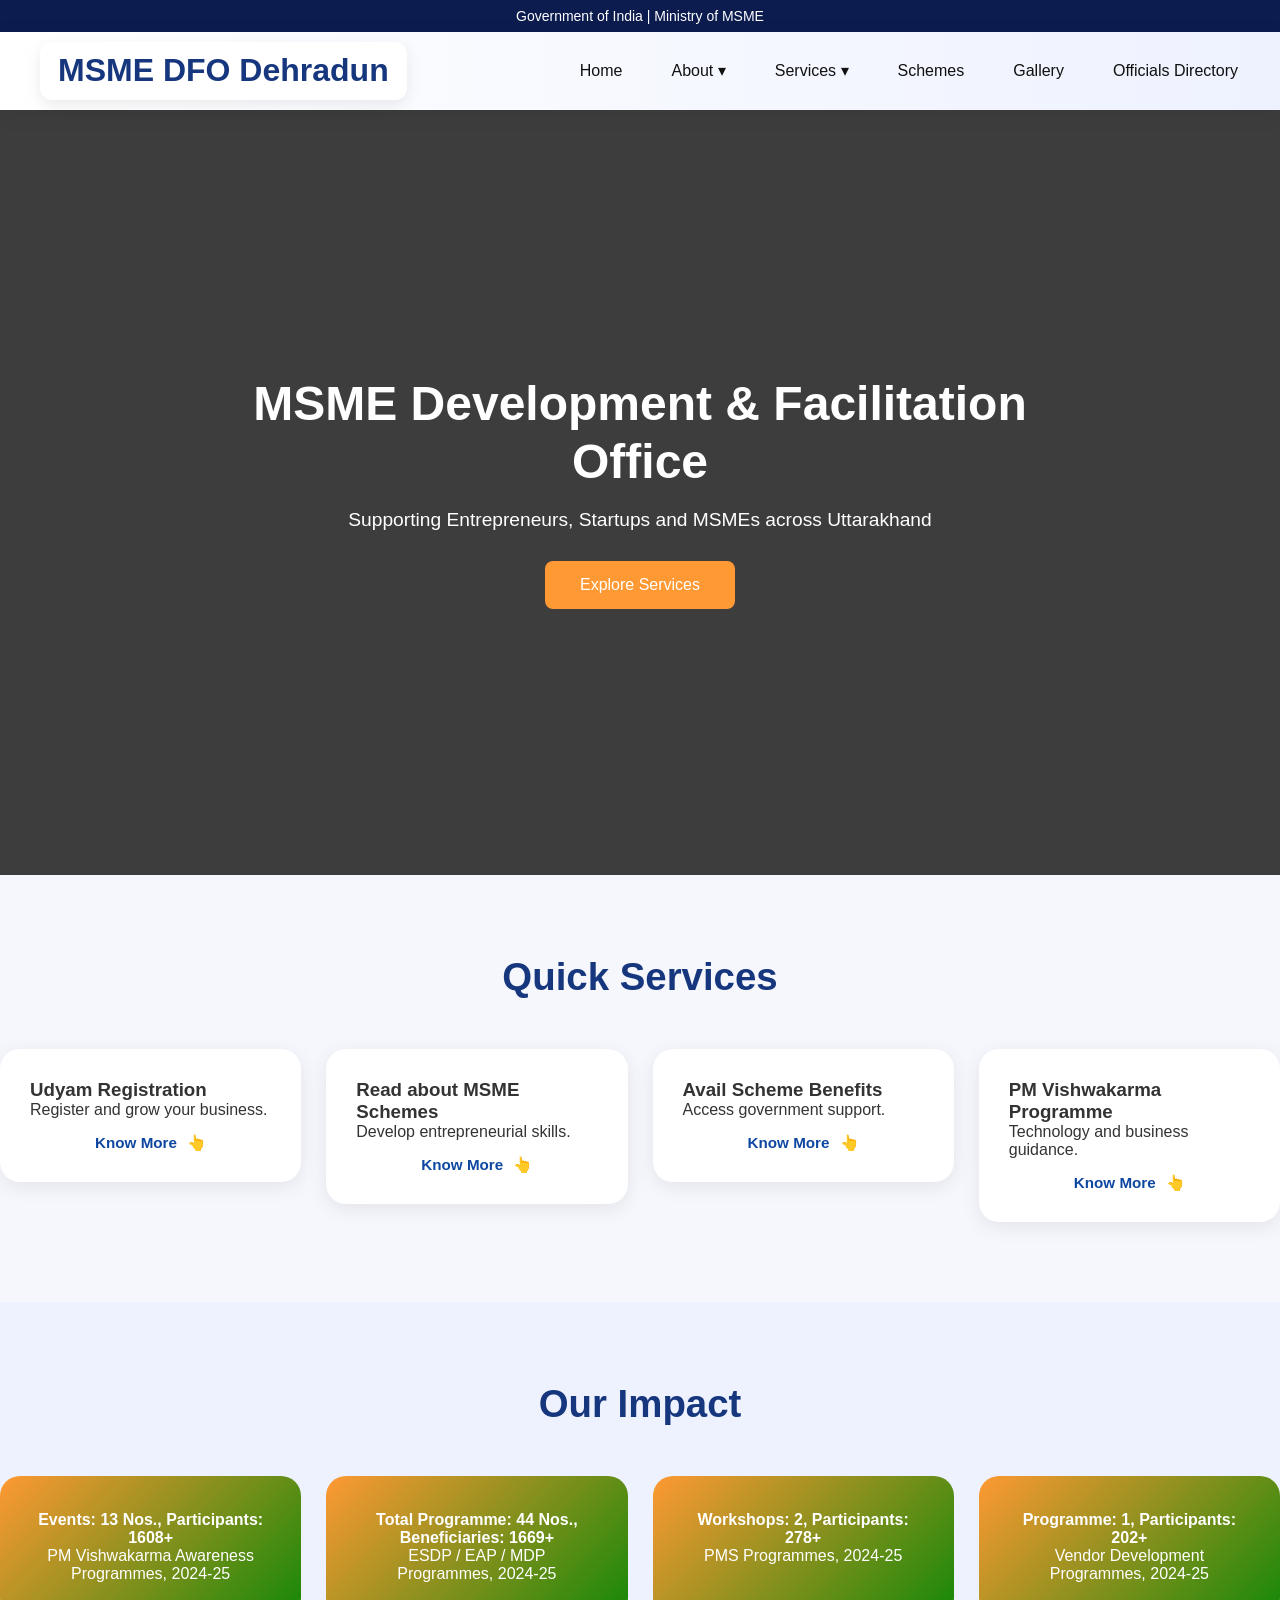
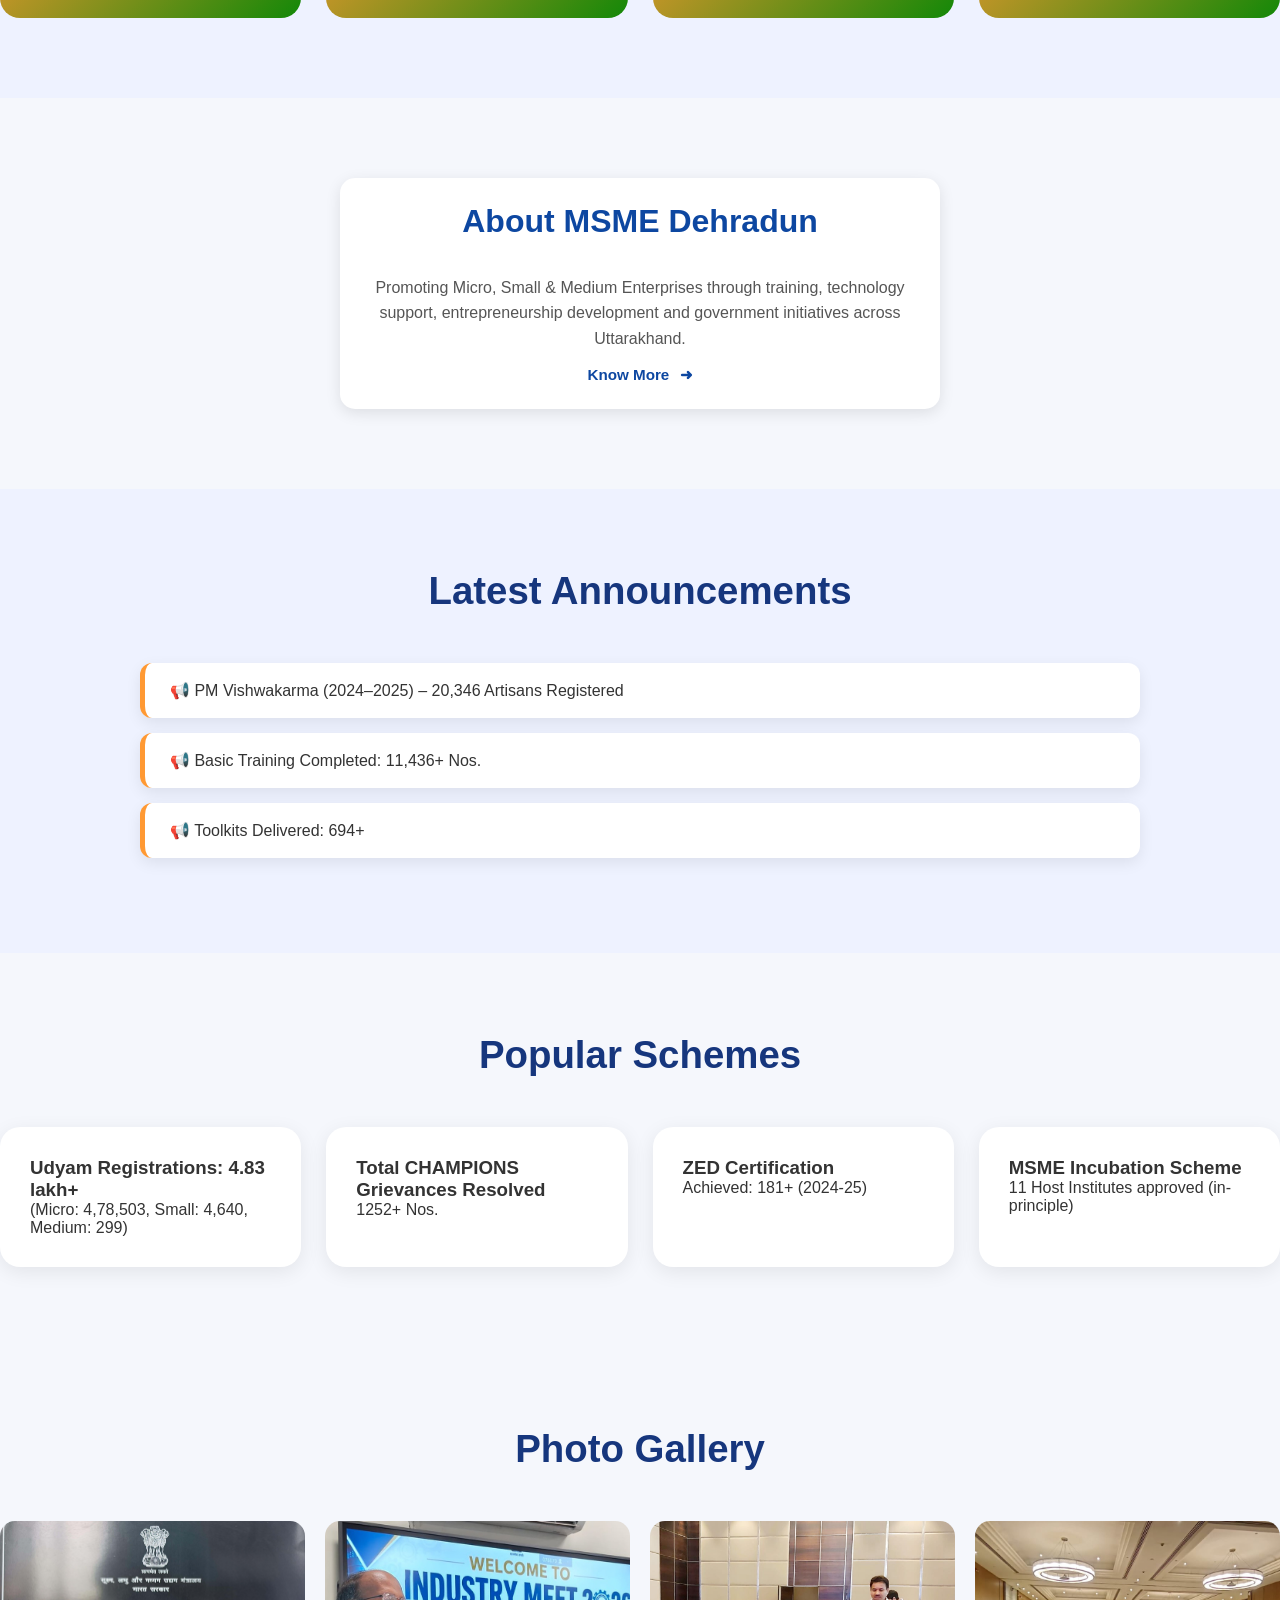
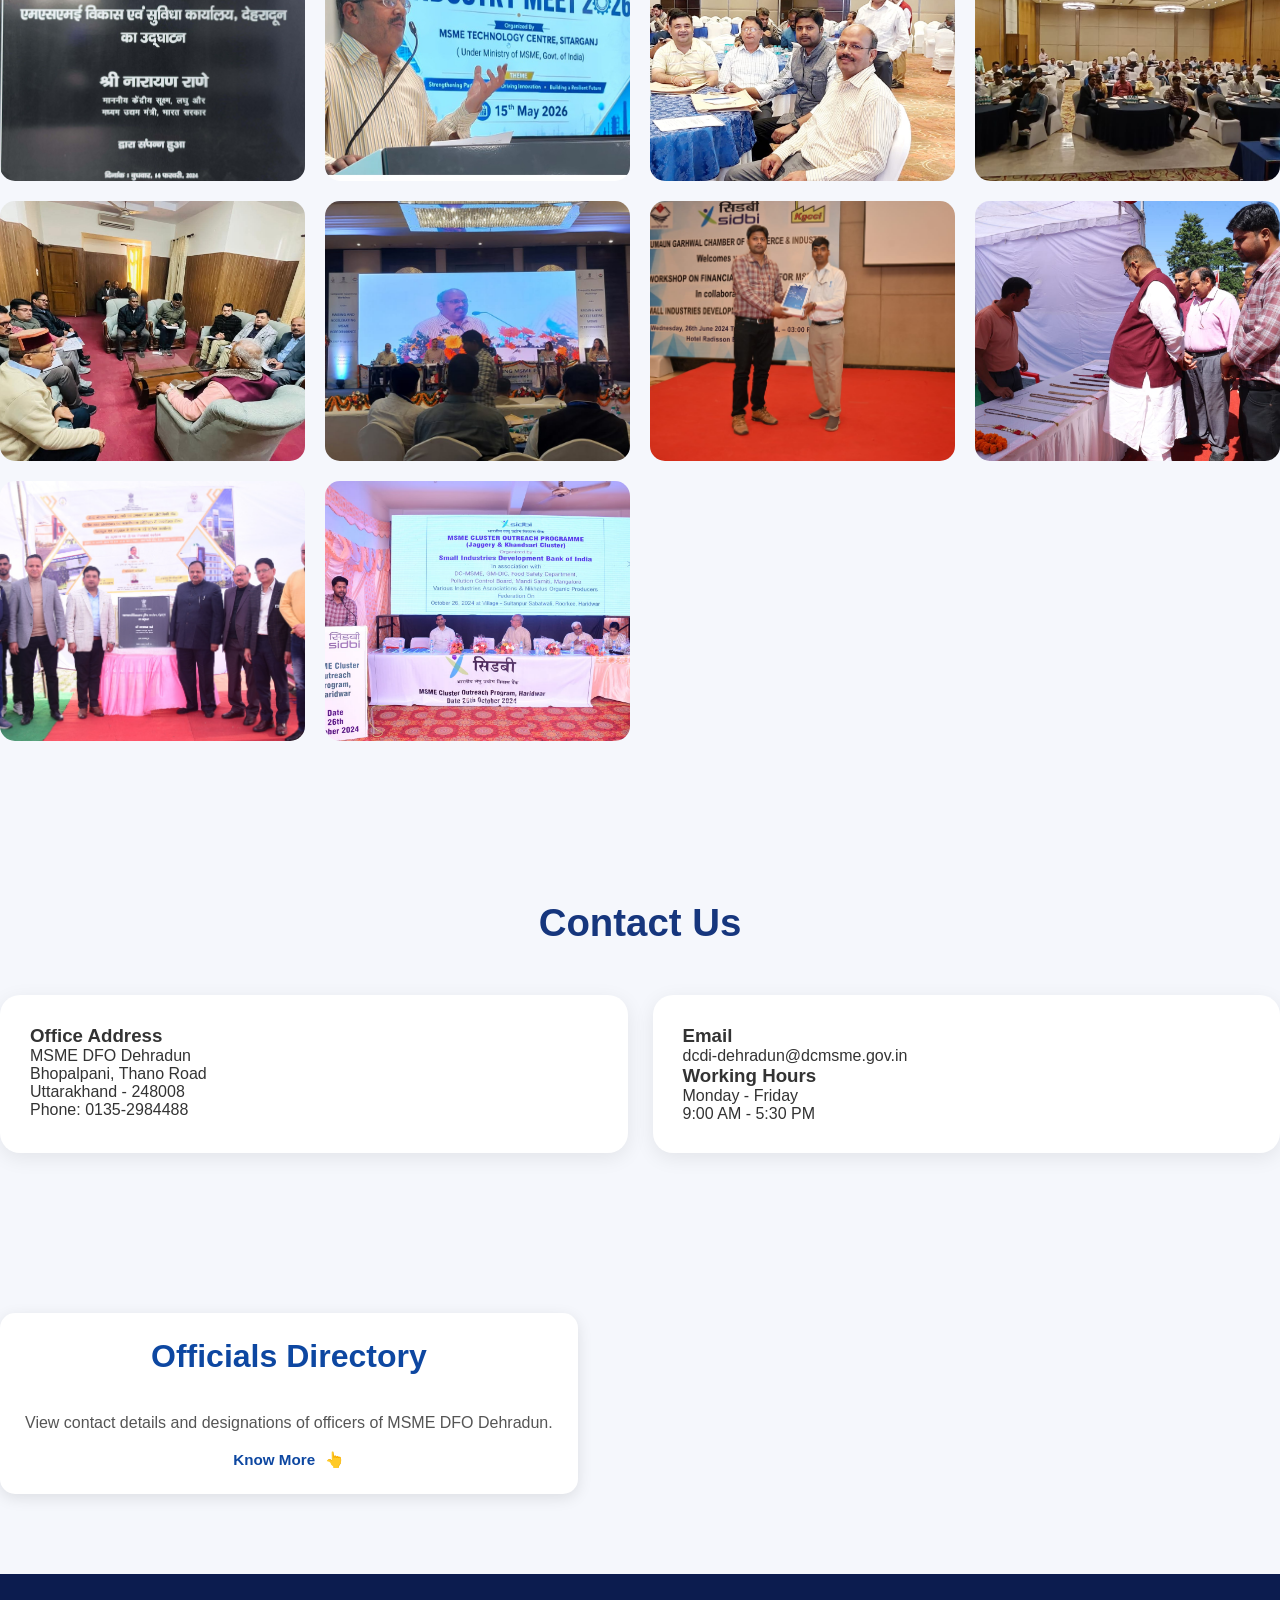
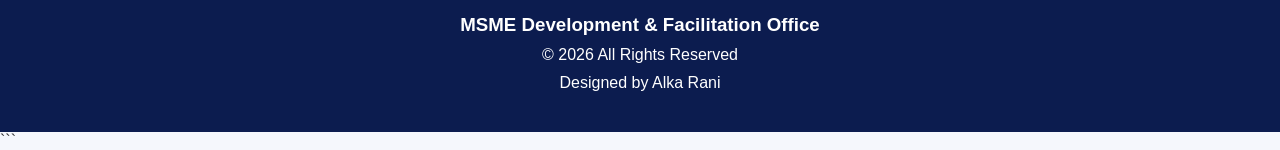
==== commit 308bb2c5: "Update index.html" ====
--- a/index.html
+++ b/index.html
@@ -247,7 +247,7 @@
         <div class="gallery">
 
             <img src="images/1.jpeg" alt="">
-            <img src="images/director.jpeg" alt="">
+            <img src="images/Director.jpeg" alt="">
             <img src="images/12.jpeg" alt="">
             <img src="images/8.jpeg" alt="">
             <img src="images/9.jpeg" alt="">
